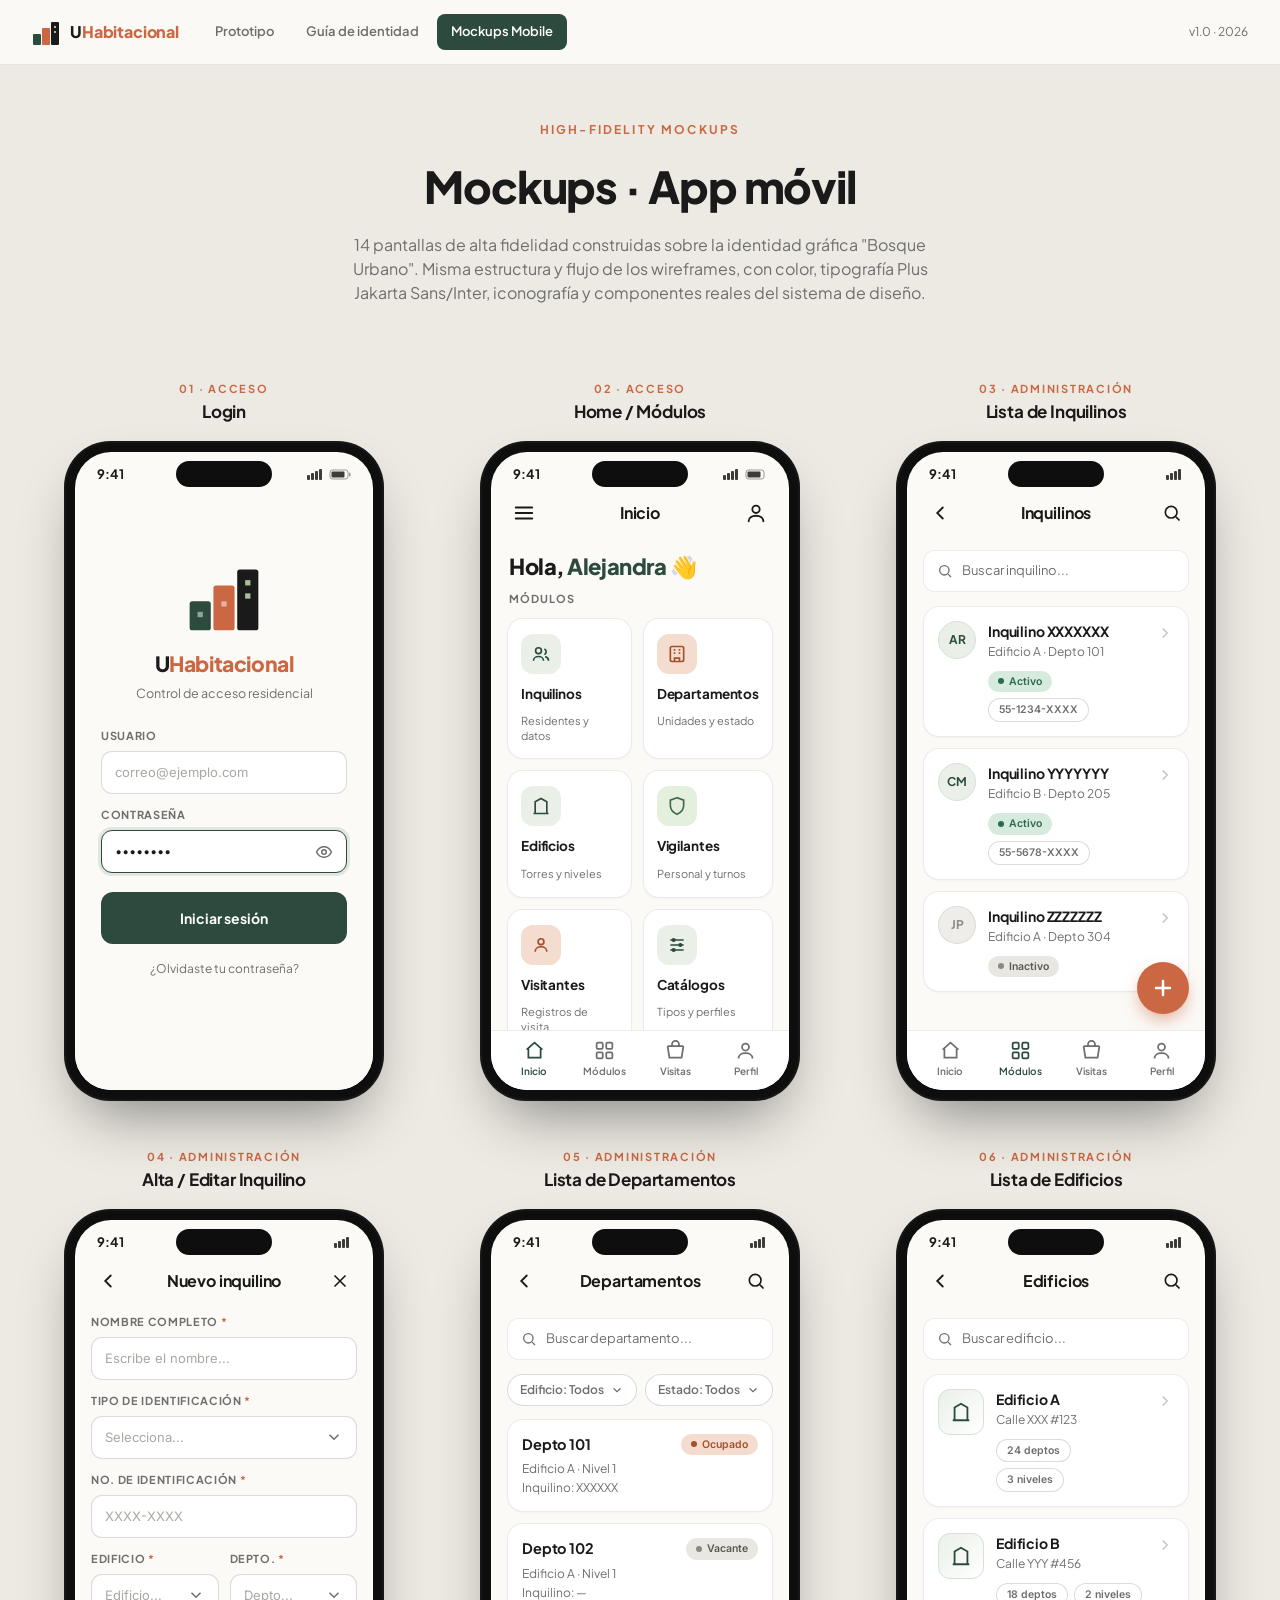
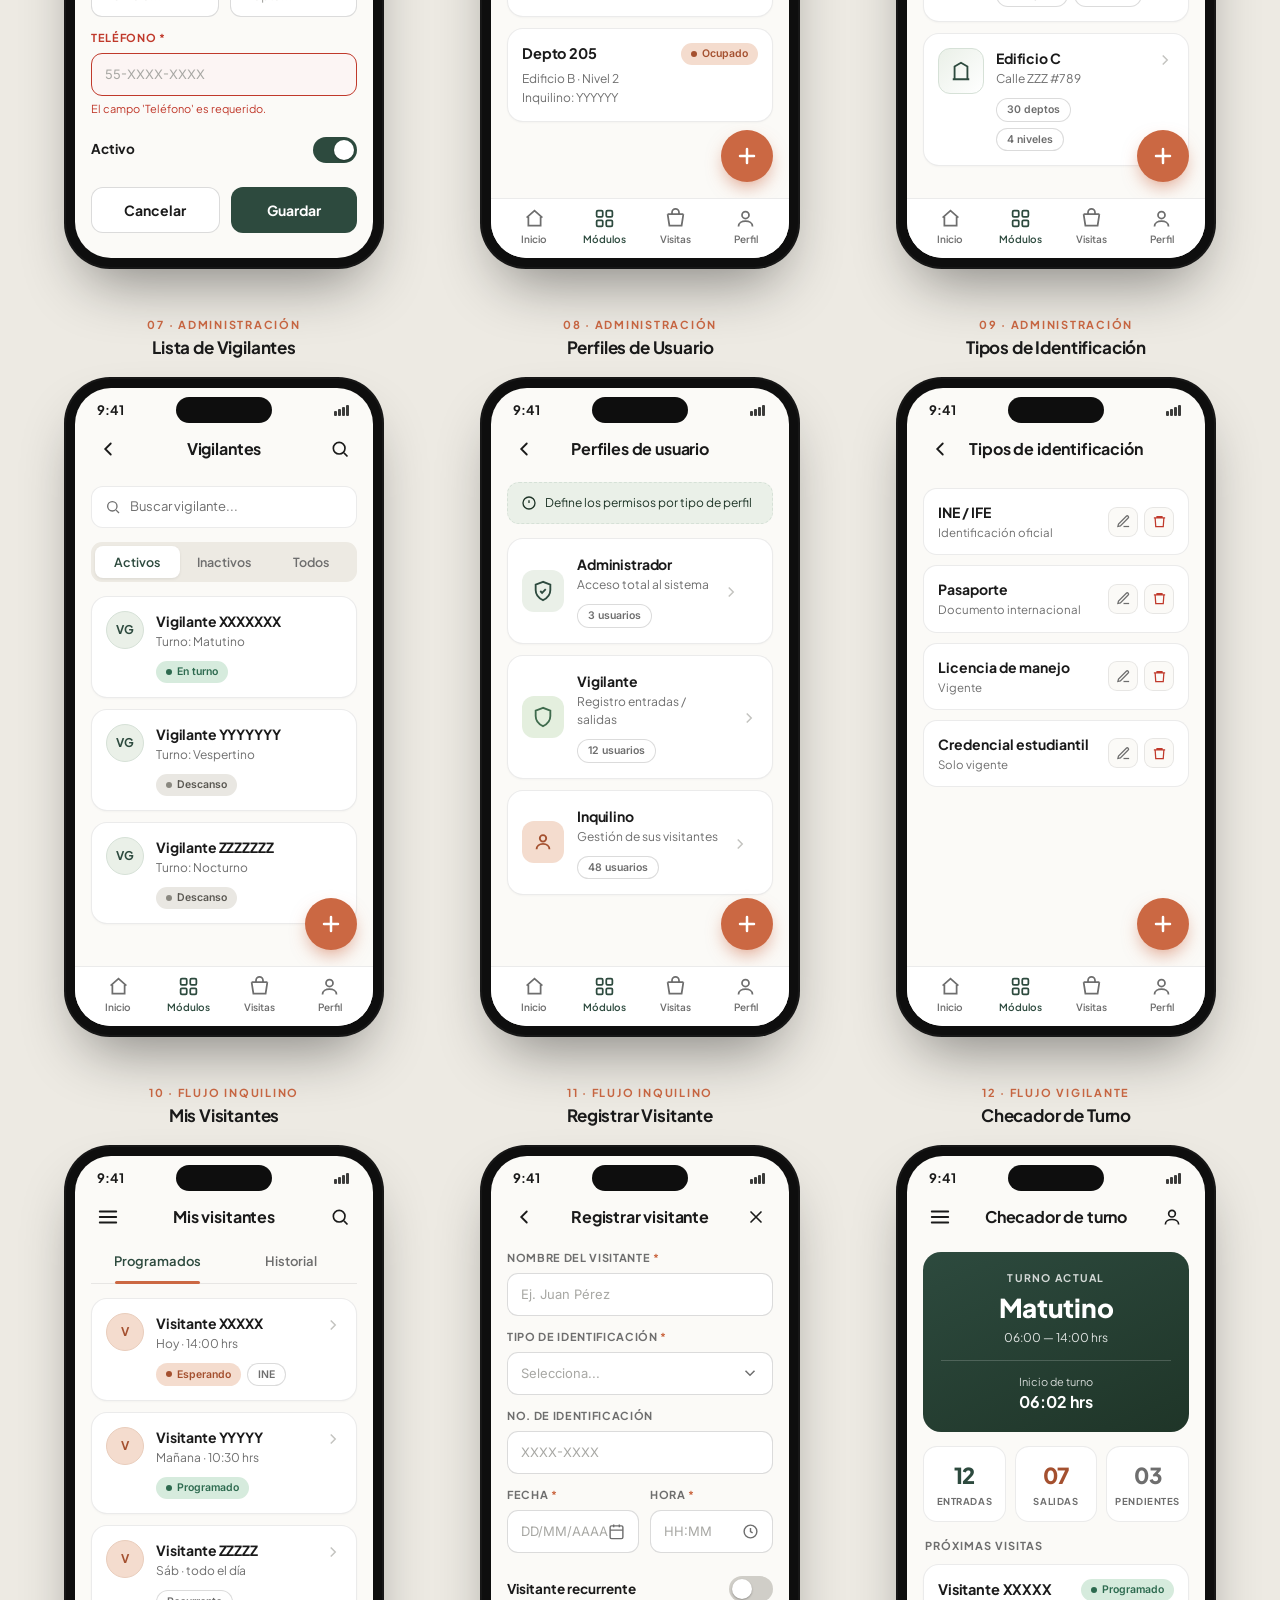
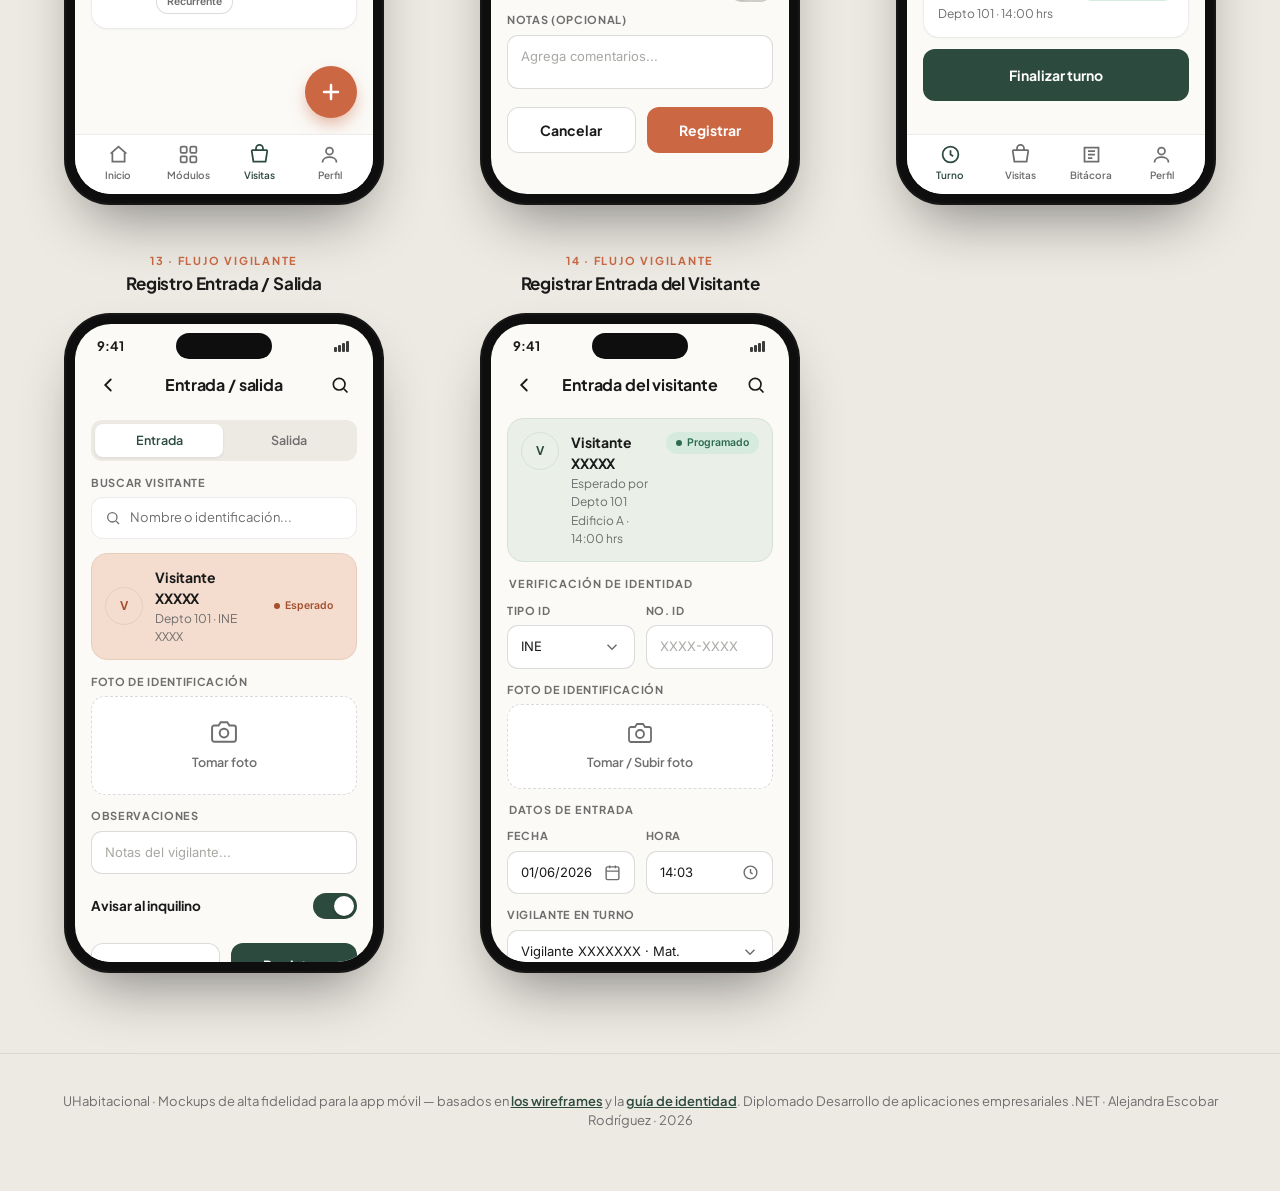
==== design/UHabitacional_Mockups_Mobile.html @ 63ec1d1a "Adding mobile mockups" ====
<!DOCTYPE html>
<html lang="es">
<head>
<meta charset="UTF-8" />
<meta name="viewport" content="width=device-width, initial-scale=1.0" />
<title>UHabitacional · Mockups Mobile (alta fidelidad)</title>
<link rel="preconnect" href="https://fonts.googleapis.com">
<link rel="preconnect" href="https://fonts.gstatic.com" crossorigin>
<link href="https://fonts.googleapis.com/css2?family=Plus+Jakarta+Sans:wght@400;500;600;700;800&family=Inter:wght@400;500;600;700&display=swap" rel="stylesheet">
<style>
:root{
  --primary:#2D4A3E;
  --primary-700:#1F3528;
  --primary-100:#D6E1D7;
  --primary-50:#EAF0E8;
  --accent:#CB6843;
  --accent-700:#A4502F;
  --accent-100:#F4DCCE;
  --soft:#A8C09A;
  --bg:#FBFAF7;
  --surface:#FFFFFF;
  --ink:#1A1A1A;
  --muted:#6E6E6E;
  --line:rgba(0,0,0,.08);
  --line-strong:rgba(0,0,0,.14);
  --danger:#C0392B;
  --success:#2D6A4F;
}
*,*::before,*::after{box-sizing:border-box;margin:0;padding:0}
body{font-family:'Plus Jakarta Sans','Inter',sans-serif;background:#EDEAE3;color:var(--ink);line-height:1.5;-webkit-font-smoothing:antialiased}
.container{max-width:1280px;margin:0 auto;padding:0 32px}

/* Topbar */
.tabs-bar{position:sticky;top:0;z-index:50;background:rgba(251,250,247,.92);backdrop-filter:blur(12px);border-bottom:1px solid var(--line)}
.tabs{display:flex;gap:4px;padding:14px 32px;align-items:center;max-width:1280px;margin:0 auto}
.tabs .brand{display:flex;align-items:center;gap:10px;margin-right:18px}
.tabs .brand-name{font-weight:800;font-size:16px;letter-spacing:-.01em}
.tabs .brand-name .accent{color:var(--accent)}
.tabs a{padding:8px 14px;border-radius:8px;font-size:13px;font-weight:600;color:var(--muted);transition:all .15s ease;text-decoration:none}
.tabs a:hover{color:var(--ink);background:#fff}
.tabs a.active{background:var(--primary);color:#fff}
.tabs .ext{margin-left:auto;font-size:12px;color:var(--muted)}

/* Hero */
header.hero{padding:56px 32px 28px;text-align:center}
.eyebrow{font-size:12px;font-weight:700;letter-spacing:.18em;text-transform:uppercase;color:var(--accent);margin-bottom:14px}
header.hero h1{font-size:44px;font-weight:800;letter-spacing:-.025em;margin-bottom:14px}
header.hero p{color:var(--muted);max-width:600px;margin:0 auto;font-size:16px}

/* Mockups grid */
.screens{display:grid;grid-template-columns:repeat(auto-fill,minmax(320px,1fr));gap:48px 32px;padding:48px 0 80px}
.screen-wrap{display:flex;flex-direction:column;align-items:center;gap:16px}
.screen-cap{text-align:center}
.screen-cap .num{font-size:11px;font-weight:700;letter-spacing:.16em;text-transform:uppercase;color:var(--accent)}
.screen-cap .name{font-size:17px;font-weight:700;letter-spacing:-.01em;margin-top:2px}
.screen-cap .ctx{font-size:12px;color:var(--muted)}

/* ============ PHONE DEVICE ============ */
.phone{
  width:320px;height:660px;background:#0E0E0E;border-radius:46px;padding:11px;
  box-shadow:0 30px 60px -20px rgba(0,0,0,.45), 0 0 0 2px rgba(255,255,255,.04) inset;
  position:relative;flex-shrink:0;
}
.phone .screen{
  width:100%;height:100%;background:var(--bg);border-radius:36px;overflow:hidden;
  display:flex;flex-direction:column;position:relative;
}
/* dynamic island */
.island{position:absolute;top:9px;left:50%;transform:translateX(-50%);width:96px;height:26px;background:#0E0E0E;border-radius:16px;z-index:40}
/* status bar */
.statusbar{display:flex;align-items:center;justify-content:space-between;padding:13px 22px 4px;font-size:13px;font-weight:700;color:var(--ink);font-family:'Plus Jakarta Sans',sans-serif}
.statusbar .ic{display:flex;gap:5px;align-items:center;opacity:.85}
.statusbar svg{display:block}

/* app header */
.appbar{display:flex;align-items:center;gap:12px;padding:8px 16px 12px;background:var(--bg)}
.appbar.solid{background:var(--primary);color:#fff}
.appbar .ttl{font-size:16px;font-weight:700;letter-spacing:-.01em;flex:1;text-align:center}
.appbar .ico-btn{width:34px;height:34px;border-radius:10px;display:flex;align-items:center;justify-content:center;color:var(--ink);background:transparent;border:0;cursor:pointer}
.appbar.solid .ico-btn{color:#fff}
.appbar .ico-btn:hover{background:rgba(0,0,0,.05)}
.appbar.solid .ico-btn:hover{background:rgba(255,255,255,.12)}

/* body scroll area */
.appbody{flex:1;overflow:hidden;position:relative;display:flex;flex-direction:column}
.scroll{flex:1;overflow:hidden;padding:4px 16px 16px}

/* search */
.search{display:flex;align-items:center;gap:9px;background:#fff;border:1px solid var(--line);border-radius:12px;padding:10px 13px;color:var(--muted);font-size:13px;margin:4px 0 14px}
.search svg{flex-shrink:0}

/* segmented / tabs */
.seg{display:flex;background:#EDEAE3;border-radius:11px;padding:4px;margin:2px 0 14px;gap:2px}
.seg span{flex:1;text-align:center;font-size:12.5px;font-weight:600;color:var(--muted);padding:7px 4px;border-radius:8px;cursor:pointer}
.seg span.on{background:#fff;color:var(--primary);box-shadow:0 1px 3px rgba(0,0,0,.08)}
.tabline{display:flex;border-bottom:1px solid var(--line);margin:2px 0 14px}
.tabline span{flex:1;text-align:center;font-size:13px;font-weight:600;color:var(--muted);padding:0 0 11px;position:relative;cursor:pointer}
.tabline span.on{color:var(--primary)}
.tabline span.on::after{content:"";position:absolute;left:18%;right:18%;bottom:-1px;height:2.5px;background:var(--accent);border-radius:2px}

/* list cards */
.lcard{background:#fff;border:1px solid var(--line);border-radius:16px;padding:14px;margin-bottom:11px;box-shadow:0 1px 2px rgba(0,0,0,.03)}
.lrow{display:flex;align-items:flex-start;gap:12px}
.avatar{width:38px;height:38px;border-radius:50%;background:var(--primary-50);color:var(--primary);display:flex;align-items:center;justify-content:center;font-weight:700;font-size:12px;flex-shrink:0;border:1px solid var(--primary-100)}
.avatar.acc{background:var(--accent-100);color:var(--accent-700);border-color:#E9CDBC}
.lrow .grow{flex:1;min-width:0}
.lname{font-size:14px;font-weight:700;letter-spacing:-.01em}
.lsub{font-size:12px;color:var(--muted);margin-top:1px}
.chev{color:#C4C4C0;flex-shrink:0;margin-top:3px}
.tagrow{display:flex;gap:6px;flex-wrap:wrap;margin-top:10px}

/* pills */
.pill{display:inline-flex;align-items:center;gap:5px;padding:3px 10px;border-radius:999px;font-size:10.5px;font-weight:600;font-family:'Inter',sans-serif}
.pill .dot{width:6px;height:6px;border-radius:50%}
.pill-s{background:#D6EBDD;color:#2D6A4F}.pill-s .dot{background:#2D6A4F}
.pill-a{background:#F4DCCE;color:#A4502F}.pill-a .dot{background:#A4502F}
.pill-n{background:#E9E7E2;color:#5a5852}.pill-n .dot{background:#8a8880}
.pill-d{background:#FBE6E2;color:#C0392B}.pill-d .dot{background:#C0392B}
.pill-line{background:#fff;border:1px solid var(--line-strong);color:var(--muted)}

/* section label */
.slabel{font-size:11px;font-weight:700;letter-spacing:.09em;text-transform:uppercase;color:var(--muted);margin:6px 2px 10px}

/* module grid */
.greet{font-size:22px;font-weight:800;letter-spacing:-.02em;padding:4px 2px 2px}
.greet .nm{color:var(--primary)}
.mgrid{display:grid;grid-template-columns:1fr 1fr;gap:11px}
.mcard{background:#fff;border:1px solid var(--line);border-radius:16px;padding:15px 13px;display:flex;flex-direction:column;gap:10px;box-shadow:0 1px 2px rgba(0,0,0,.03)}
.mcard .mi{width:40px;height:40px;border-radius:12px;display:flex;align-items:center;justify-content:center}
.mcard .mt{font-size:13.5px;font-weight:700;letter-spacing:-.01em}
.mcard .md{font-size:11px;color:var(--muted);line-height:1.35}
.mi.p{background:var(--primary-50);color:var(--primary)}
.mi.a{background:var(--accent-100);color:var(--accent-700)}
.mi.s{background:#E4EFDE;color:#3f6b4d}

/* bottom nav */
.bnav{display:flex;background:#fff;border-top:1px solid var(--line);padding:9px 8px 11px}
.bnav .bi{flex:1;display:flex;flex-direction:column;align-items:center;gap:3px;color:var(--muted);font-size:10px;font-weight:600;cursor:pointer}
.bnav .bi.on{color:var(--primary)}
.bnav .bi svg{display:block}

/* FAB */
.fab{position:absolute;right:16px;bottom:16px;width:52px;height:52px;border-radius:50%;background:var(--accent);color:#fff;display:flex;align-items:center;justify-content:center;box-shadow:0 8px 18px -4px rgba(203,104,67,.6);z-index:20;border:0;cursor:pointer}

/* forms */
.field{margin-bottom:13px}
.flabel{font-size:11px;font-weight:700;letter-spacing:.06em;text-transform:uppercase;color:var(--muted);display:block;margin-bottom:6px}
.flabel.req::after{content:" *";color:var(--accent)}
.input{width:100%;padding:11px 13px;border:1px solid var(--line-strong);border-radius:11px;background:#fff;font-size:13px;font-family:'Inter',sans-serif;color:var(--ink);display:flex;align-items:center;justify-content:space-between}
.input.ph{color:#A8A8A4}
.input.focus{border-color:var(--primary);box-shadow:0 0 0 3px rgba(45,74,62,.12)}
.input.err{border-color:var(--danger);background:#FCF5F4}
.errtext{color:var(--danger);font-size:11px;margin-top:5px;display:block}
.two{display:grid;grid-template-columns:1fr 1fr;gap:11px}
.switchrow{display:flex;align-items:center;justify-content:space-between;padding:6px 0;margin:4px 0}
.switchrow .sl{font-size:13.5px;font-weight:700}
.switch{width:44px;height:26px;border-radius:999px;background:var(--primary);position:relative;flex-shrink:0}
.switch::after{content:"";position:absolute;top:3px;right:3px;width:20px;height:20px;border-radius:50%;background:#fff;box-shadow:0 1px 2px rgba(0,0,0,.3)}
.switch.off{background:#D0CEC8}.switch.off::after{right:auto;left:3px}
.formActions{display:flex;gap:11px;margin-top:18px}
.btn{padding:13px;border-radius:12px;font-size:14px;font-weight:700;border:0;cursor:pointer;text-align:center;font-family:'Plus Jakarta Sans',sans-serif}
.formActions .btn{flex:1}
.btn-primary{background:var(--primary);color:#fff}
.btn-accent{background:var(--accent);color:#fff}
.btn-ghost{background:#fff;border:1px solid var(--line-strong);color:var(--ink)}
.btn-block{display:flex;align-items:center;justify-content:center;width:100%;min-height:52px;padding:14px;line-height:1}

/* filter chips */
.fchips{display:flex;gap:8px;margin-bottom:13px;flex-wrap:wrap}
.fchip{display:inline-flex;align-items:center;gap:6px;background:#fff;border:1px solid var(--line-strong);border-radius:999px;padding:6px 12px;font-size:12px;font-weight:600;color:var(--muted)}

/* dept card */
.dcard{background:#fff;border:1px solid var(--line);border-radius:16px;padding:14px;margin-bottom:11px;box-shadow:0 1px 2px rgba(0,0,0,.03)}
.dhead{display:flex;align-items:center;justify-content:space-between}
.dtitle{font-size:14.5px;font-weight:700;letter-spacing:-.01em}

/* building thumb */
.bthumb{width:46px;height:46px;border-radius:12px;background:linear-gradient(135deg,var(--primary-50),#fff);border:1px solid var(--primary-100);display:flex;align-items:center;justify-content:center;color:var(--primary);flex-shrink:0}

/* profile/perm rows */
.prow{display:flex;align-items:center;gap:13px;background:#fff;border:1px solid var(--line);border-radius:16px;padding:15px 14px;margin-bottom:11px;box-shadow:0 1px 2px rgba(0,0,0,.03)}
.prow .pic{width:42px;height:42px;border-radius:12px;display:flex;align-items:center;justify-content:center;flex-shrink:0}
.callout{background:var(--primary-50);border:1px dashed var(--primary-100);border-radius:12px;padding:11px 13px;font-size:12px;color:var(--primary-700);margin-bottom:14px;display:flex;gap:8px;align-items:center}

/* catalog row */
.crow{display:flex;align-items:center;gap:12px;background:#fff;border:1px solid var(--line);border-radius:14px;padding:13px 14px;margin-bottom:10px}
.crow .grow{flex:1}
.crow .ct{font-size:14px;font-weight:700}
.crow .cd{font-size:11.5px;color:var(--muted);margin-top:1px}
.crow .acts{display:flex;gap:6px}
.crow .act{width:30px;height:30px;border-radius:9px;display:flex;align-items:center;justify-content:center;background:var(--bg);border:1px solid var(--line);color:var(--muted)}
.crow .act.del{color:var(--danger)}

/* login */
.login-wrap{flex:1;display:flex;flex-direction:column;justify-content:center;padding:0 26px 40px;background:var(--bg)}
.login-logo{display:flex;justify-content:center;margin-bottom:18px}
.login-h{font-size:21px;font-weight:800;text-align:center;letter-spacing:-.02em;line-height:1.25}
.login-sub{font-size:12.5px;color:var(--muted);text-align:center;margin:6px 0 26px}

/* stat cards */
.stats{display:grid;grid-template-columns:1fr 1fr 1fr;gap:9px;margin:2px 0 16px}
.stat{background:#fff;border:1px solid var(--line);border-radius:14px;padding:12px 6px;text-align:center}
.stat .v{font-size:22px;font-weight:800;letter-spacing:-.02em}
.stat .l{font-size:9.5px;font-weight:700;letter-spacing:.06em;text-transform:uppercase;color:var(--muted);margin-top:2px}
.stat.p .v{color:var(--primary)}.stat.a .v{color:var(--accent-700)}.stat.n .v{color:var(--muted)}

/* turno hero */
.turnohero{background:linear-gradient(155deg,var(--primary),var(--primary-700));border-radius:18px;padding:18px;color:#fff;text-align:center;margin:2px 0 14px}
.turnohero .lbl{font-size:10.5px;font-weight:700;letter-spacing:.12em;text-transform:uppercase;opacity:.8}
.turnohero .big{font-size:26px;font-weight:800;letter-spacing:-.01em;margin:2px 0}
.turnohero .rng{font-size:12px;opacity:.85}
.turnohero .div{height:1px;background:rgba(255,255,255,.18);margin:13px 0}
.turnohero .start{font-size:11px;opacity:.8}
.turnohero .starttime{font-size:16px;font-weight:700}

/* photo upload */
.photo{border:1.5px dashed var(--line-strong);border-radius:14px;padding:22px;display:flex;flex-direction:column;align-items:center;gap:8px;color:var(--muted);font-size:12.5px;font-weight:600;background:#fff}

/* visitor highlight card */
.vhi{display:flex;align-items:center;gap:12px;background:var(--accent-100);border:1px solid #E9CDBC;border-radius:16px;padding:13px;margin-bottom:14px}

.legend{padding:8px 0 64px;text-align:center;color:var(--muted);font-size:13px}
footer{padding:38px 0 60px;text-align:center;color:var(--muted);font-size:13px;border-top:1px solid var(--line)}
footer a{color:var(--primary);font-weight:600}

@media (max-width:760px){
  header.hero h1{font-size:32px}
  .container{padding:0 18px}
}
@media print{
  body{background:#fff}
  .tabs-bar,footer{display:none}
  .phone{box-shadow:none;border:1px solid #ccc}
  .screens{gap:30px}
}
</style>
</head>
<body>

<div class="tabs-bar">
  <nav class="tabs">
    <div class="brand">
      <svg width="28" height="28" viewBox="0 0 56 56"><rect x="2" y="32" width="16" height="22" rx="2" fill="#2D4A3E"/><rect x="20" y="20" width="16" height="34" rx="2" fill="#CB6843"/><rect x="38" y="8" width="16" height="46" rx="2" fill="#1A1A1A"/><rect x="44" y="16" width="4" height="4" fill="#A8C09A"/><rect x="44" y="26" width="4" height="4" fill="#A8C09A"/></svg>
      <span class="brand-name">U<span class="accent">Habitacional</span></span>
    </div>
    <a href="index.html">Prototipo</a>
    <a href="guia_identidad.html">Guía de identidad</a>
    <a href="#" class="active">Mockups Mobile</a>
    <span class="ext">v1.0 · 2026</span>
  </nav>
</div>

<header class="hero">
  <div class="eyebrow">High-Fidelity Mockups</div>
  <h1>Mockups · App móvil</h1>
  <p>14 pantallas de alta fidelidad construidas sobre la identidad gráfica "Bosque Urbano". Misma estructura y flujo de los wireframes, con color, tipografía Plus Jakarta Sans/Inter, iconografía y componentes reales del sistema de diseño.</p>
</header>

<div class="container">
  <div class="screens">

    <!-- =================================================== 01 · LOGIN -->
    <div class="screen-wrap">
      <div class="screen-cap"><div class="num">01 · Acceso</div><div class="name">Login</div></div>
      <div class="phone"><div class="screen">
        <div class="island"></div>
        <div class="statusbar"><span>9:41</span><span class="ic">
          <svg width="17" height="11" viewBox="0 0 17 11"><rect x="0" y="6" width="3" height="5" rx="1" fill="#1A1A1A"/><rect x="4" y="4" width="3" height="7" rx="1" fill="#1A1A1A"/><rect x="8" y="2" width="3" height="9" rx="1" fill="#1A1A1A"/><rect x="12" y="0" width="3" height="11" rx="1" fill="#1A1A1A"/></svg>
          <svg width="22" height="11" viewBox="0 0 22 11"><rect x="1" y="1" width="18" height="9" rx="2.5" fill="none" stroke="#1A1A1A" stroke-opacity=".5"/><rect x="2.5" y="2.5" width="13" height="6" rx="1" fill="#1A1A1A"/><rect x="20" y="3.5" width="1.5" height="4" rx="1" fill="#1A1A1A" fill-opacity=".5"/></svg>
        </span></div>
        <div class="login-wrap">
          <div class="login-logo">
            <svg width="74" height="74" viewBox="0 0 56 56"><rect x="2" y="32" width="16" height="22" rx="2" fill="#2D4A3E"/><rect x="20" y="20" width="16" height="34" rx="2" fill="#CB6843"/><rect x="38" y="8" width="16" height="46" rx="2" fill="#1A1A1A"/><rect x="44" y="16" width="4" height="4" fill="#A8C09A"/><rect x="44" y="26" width="4" height="4" fill="#A8C09A"/><rect x="26" y="32" width="4" height="4" fill="#FBFAF7" opacity=".5"/><rect x="8" y="40" width="4" height="4" fill="#FBFAF7" opacity=".5"/></svg>
          </div>
          <div class="login-h">U<span style="color:var(--accent)">Habitacional</span></div>
          <div class="login-sub">Control de acceso residencial</div>
          <div class="field">
            <span class="flabel">Usuario</span>
            <div class="input ph">correo@ejemplo.com</div>
          </div>
          <div class="field">
            <span class="flabel">Contraseña</span>
            <div class="input focus" style="color:var(--ink)">••••••••<svg width="18" height="18" viewBox="0 0 24 24" fill="none" stroke="#6E6E6E" stroke-width="2"><path d="M2 12s3.5-7 10-7 10 7 10 7-3.5 7-10 7-10-7-10-7Z"/><circle cx="12" cy="12" r="3"/></svg></div>
          </div>
          <button class="btn btn-primary btn-block" style="margin-top:6px">Iniciar sesión</button>
          <div style="text-align:center;margin-top:16px;font-size:12px;color:var(--muted)">¿Olvidaste tu contraseña?</div>
        </div>
      </div></div>
    </div>

    <!-- =================================================== 02 · HOME -->
    <div class="screen-wrap">
      <div class="screen-cap"><div class="num">02 · Acceso</div><div class="name">Home / Módulos</div></div>
      <div class="phone"><div class="screen">
        <div class="island"></div>
        <div class="statusbar"><span>9:41</span><span class="ic">
          <svg width="17" height="11" viewBox="0 0 17 11"><rect x="0" y="6" width="3" height="5" rx="1" fill="#1A1A1A"/><rect x="4" y="4" width="3" height="7" rx="1" fill="#1A1A1A"/><rect x="8" y="2" width="3" height="9" rx="1" fill="#1A1A1A"/><rect x="12" y="0" width="3" height="11" rx="1" fill="#1A1A1A"/></svg>
          <svg width="22" height="11" viewBox="0 0 22 11"><rect x="1" y="1" width="18" height="9" rx="2.5" fill="none" stroke="#1A1A1A" stroke-opacity=".5"/><rect x="2.5" y="2.5" width="13" height="6" rx="1" fill="#1A1A1A"/></svg>
        </span></div>
        <div class="appbar">
          <button class="ico-btn"><svg width="22" height="22" viewBox="0 0 24 24" fill="none" stroke="currentColor" stroke-width="2" stroke-linecap="round"><path d="M3 6h18M3 12h18M3 18h18"/></svg></button>
          <div class="ttl">Inicio</div>
          <button class="ico-btn"><svg width="22" height="22" viewBox="0 0 24 24" fill="none" stroke="currentColor" stroke-width="2" stroke-linecap="round"><circle cx="12" cy="8" r="4"/><path d="M4 21c0-4 4-6 8-6s8 2 8 6"/></svg></button>
        </div>
        <div class="appbody"><div class="scroll">
          <div class="greet">Hola, <span class="nm">Alejandra</span> 👋</div>
          <div class="slabel">Módulos</div>
          <div class="mgrid">
            <div class="mcard"><div class="mi p"><svg width="20" height="20" viewBox="0 0 24 24" fill="none" stroke="currentColor" stroke-width="2"><circle cx="9" cy="8" r="3.5"/><path d="M3 20c0-3 3-5 6-5s6 2 6 5"/><path d="M16 6a3.5 3.5 0 0 1 0 6.5M21 20c0-2.5-1.8-4.3-4-4.8"/></svg></div><div class="mt">Inquilinos</div><div class="md">Residentes y datos</div></div>
            <div class="mcard"><div class="mi a"><svg width="20" height="20" viewBox="0 0 24 24" fill="none" stroke="currentColor" stroke-width="2"><rect x="4" y="3" width="16" height="18" rx="2"/><path d="M9 21v-4h6v4"/><path d="M8 7h2M14 7h2M8 11h2M14 11h2"/></svg></div><div class="mt">Departamentos</div><div class="md">Unidades y estado</div></div>
            <div class="mcard"><div class="mi p"><svg width="20" height="20" viewBox="0 0 24 24" fill="none" stroke="currentColor" stroke-width="2"><path d="M3 21h18M5 21V7l7-4 7 4v14"/><path d="M9 9h.01M9 13h.01M15 9h.01M15 13h.01"/></svg></div><div class="mt">Edificios</div><div class="md">Torres y niveles</div></div>
            <div class="mcard"><div class="mi s"><svg width="20" height="20" viewBox="0 0 24 24" fill="none" stroke="currentColor" stroke-width="2"><path d="M12 2 4 5v6c0 5 3.5 9 8 11 4.5-2 8-6 8-11V5l-8-3Z"/></svg></div><div class="mt">Vigilantes</div><div class="md">Personal y turnos</div></div>
            <div class="mcard"><div class="mi a"><svg width="20" height="20" viewBox="0 0 24 24" fill="none" stroke="currentColor" stroke-width="2"><circle cx="12" cy="8" r="3.5"/><path d="M5 20c0-3.5 3-6 7-6s7 2.5 7 6"/></svg></div><div class="mt">Visitantes</div><div class="md">Registros de visita</div></div>
            <div class="mcard"><div class="mi p"><svg width="20" height="20" viewBox="0 0 24 24" fill="none" stroke="currentColor" stroke-width="2"><path d="M4 6h16M4 12h16M4 18h16"/><circle cx="8" cy="6" r="1.5" fill="currentColor"/><circle cx="16" cy="12" r="1.5" fill="currentColor"/><circle cx="8" cy="18" r="1.5" fill="currentColor"/></svg></div><div class="mt">Catálogos</div><div class="md">Tipos y perfiles</div></div>
          </div>
        </div></div>
        <div class="bnav">
          <div class="bi on"><svg width="21" height="21" viewBox="0 0 24 24" fill="none" stroke="currentColor" stroke-width="2"><path d="M3 11 12 3l9 8"/><path d="M5 10v10h14V10"/></svg>Inicio</div>
          <div class="bi"><svg width="21" height="21" viewBox="0 0 24 24" fill="none" stroke="currentColor" stroke-width="2"><rect x="3" y="3" width="7" height="7" rx="1.5"/><rect x="14" y="3" width="7" height="7" rx="1.5"/><rect x="3" y="14" width="7" height="7" rx="1.5"/><rect x="14" y="14" width="7" height="7" rx="1.5"/></svg>Módulos</div>
          <div class="bi"><svg width="21" height="21" viewBox="0 0 24 24" fill="none" stroke="currentColor" stroke-width="2"><path d="M3 7h18M3 7l2 13h14l2-13M8 7V5a4 4 0 0 1 8 0v2"/></svg>Visitas</div>
          <div class="bi"><svg width="21" height="21" viewBox="0 0 24 24" fill="none" stroke="currentColor" stroke-width="2"><circle cx="12" cy="8" r="4"/><path d="M4 21c0-4 4-6 8-6s8 2 8 6"/></svg>Perfil</div>
        </div>
      </div></div>
    </div>

    <!-- =================================================== 03 · LISTA INQUILINOS -->
    <div class="screen-wrap">
      <div class="screen-cap"><div class="num">03 · Administración</div><div class="name">Lista de Inquilinos</div></div>
      <div class="phone"><div class="screen">
        <div class="island"></div>
        <div class="statusbar"><span>9:41</span><span class="ic"><svg width="17" height="11" viewBox="0 0 17 11"><rect x="0" y="6" width="3" height="5" rx="1" fill="#1A1A1A"/><rect x="4" y="4" width="3" height="7" rx="1" fill="#1A1A1A"/><rect x="8" y="2" width="3" height="9" rx="1" fill="#1A1A1A"/><rect x="12" y="0" width="3" height="11" rx="1" fill="#1A1A1A"/></svg></span></div>
        <div class="appbar">
          <button class="ico-btn"><svg width="22" height="22" viewBox="0 0 24 24" fill="none" stroke="currentColor" stroke-width="2" stroke-linecap="round"><path d="M15 18l-6-6 6-6"/></svg></button>
          <div class="ttl">Inquilinos</div>
          <button class="ico-btn"><svg width="20" height="20" viewBox="0 0 24 24" fill="none" stroke="currentColor" stroke-width="2"><circle cx="11" cy="11" r="7"/><path d="m21 21-4.3-4.3"/></svg></button>
        </div>
        <div class="appbody"><div class="scroll">
          <div class="search"><svg width="16" height="16" viewBox="0 0 24 24" fill="none" stroke="currentColor" stroke-width="2"><circle cx="11" cy="11" r="7"/><path d="m21 21-4.3-4.3"/></svg>Buscar inquilino...</div>
          <div class="lcard"><div class="lrow"><div class="avatar">AR</div><div class="grow"><div class="lname">Inquilino XXXXXXX</div><div class="lsub">Edificio A · Depto 101</div><div class="tagrow"><span class="pill pill-s"><span class="dot"></span>Activo</span><span class="pill pill-line">55-1234-XXXX</span></div></div><svg class="chev" width="18" height="18" viewBox="0 0 24 24" fill="none" stroke="currentColor" stroke-width="2"><path d="m9 6 6 6-6 6"/></svg></div></div>
          <div class="lcard"><div class="lrow"><div class="avatar">CM</div><div class="grow"><div class="lname">Inquilino YYYYYYY</div><div class="lsub">Edificio B · Depto 205</div><div class="tagrow"><span class="pill pill-s"><span class="dot"></span>Activo</span><span class="pill pill-line">55-5678-XXXX</span></div></div><svg class="chev" width="18" height="18" viewBox="0 0 24 24" fill="none" stroke="currentColor" stroke-width="2"><path d="m9 6 6 6-6 6"/></svg></div></div>
          <div class="lcard"><div class="lrow"><div class="avatar" style="background:#EEEDE9;color:#8a8880;border-color:var(--line)">JP</div><div class="grow"><div class="lname">Inquilino ZZZZZZZ</div><div class="lsub">Edificio A · Depto 304</div><div class="tagrow"><span class="pill pill-n"><span class="dot"></span>Inactivo</span></div></div><svg class="chev" width="18" height="18" viewBox="0 0 24 24" fill="none" stroke="currentColor" stroke-width="2"><path d="m9 6 6 6-6 6"/></svg></div></div>
          <button class="fab"><svg width="24" height="24" viewBox="0 0 24 24" fill="none" stroke="currentColor" stroke-width="2.5" stroke-linecap="round"><path d="M12 5v14M5 12h14"/></svg></button>
        </div></div>
        <div class="bnav">
          <div class="bi"><svg width="21" height="21" viewBox="0 0 24 24" fill="none" stroke="currentColor" stroke-width="2"><path d="M3 11 12 3l9 8"/><path d="M5 10v10h14V10"/></svg>Inicio</div>
          <div class="bi on"><svg width="21" height="21" viewBox="0 0 24 24" fill="none" stroke="currentColor" stroke-width="2"><rect x="3" y="3" width="7" height="7" rx="1.5"/><rect x="14" y="3" width="7" height="7" rx="1.5"/><rect x="3" y="14" width="7" height="7" rx="1.5"/><rect x="14" y="14" width="7" height="7" rx="1.5"/></svg>Módulos</div>
          <div class="bi"><svg width="21" height="21" viewBox="0 0 24 24" fill="none" stroke="currentColor" stroke-width="2"><path d="M3 7h18M3 7l2 13h14l2-13M8 7V5a4 4 0 0 1 8 0v2"/></svg>Visitas</div>
          <div class="bi"><svg width="21" height="21" viewBox="0 0 24 24" fill="none" stroke="currentColor" stroke-width="2"><circle cx="12" cy="8" r="4"/><path d="M4 21c0-4 4-6 8-6s8 2 8 6"/></svg>Perfil</div>
        </div>
      </div></div>
    </div>

    <!-- =================================================== 04 · ALTA INQUILINO -->
    <div class="screen-wrap">
      <div class="screen-cap"><div class="num">04 · Administración</div><div class="name">Alta / Editar Inquilino</div></div>
      <div class="phone"><div class="screen">
        <div class="island"></div>
        <div class="statusbar"><span>9:41</span><span class="ic"><svg width="17" height="11" viewBox="0 0 17 11"><rect x="0" y="6" width="3" height="5" rx="1" fill="#1A1A1A"/><rect x="4" y="4" width="3" height="7" rx="1" fill="#1A1A1A"/><rect x="8" y="2" width="3" height="9" rx="1" fill="#1A1A1A"/><rect x="12" y="0" width="3" height="11" rx="1" fill="#1A1A1A"/></svg></span></div>
        <div class="appbar">
          <button class="ico-btn"><svg width="22" height="22" viewBox="0 0 24 24" fill="none" stroke="currentColor" stroke-width="2" stroke-linecap="round"><path d="M15 18l-6-6 6-6"/></svg></button>
          <div class="ttl">Nuevo inquilino</div>
          <button class="ico-btn"><svg width="20" height="20" viewBox="0 0 24 24" fill="none" stroke="currentColor" stroke-width="2" stroke-linecap="round"><path d="M18 6 6 18M6 6l12 12"/></svg></button>
        </div>
        <div class="appbody"><div class="scroll">
          <div class="field"><span class="flabel req">Nombre completo</span><div class="input ph">Escribe el nombre...</div></div>
          <div class="field"><span class="flabel req">Tipo de identificación</span><div class="input ph">Selecciona...<svg width="18" height="18" viewBox="0 0 24 24" fill="none" stroke="#6E6E6E" stroke-width="2"><path d="m6 9 6 6 6-6"/></svg></div></div>
          <div class="field"><span class="flabel req">No. de identificación</span><div class="input ph">XXXX-XXXX</div></div>
          <div class="two">
            <div class="field"><span class="flabel req">Edificio</span><div class="input ph">Edificio...<svg width="18" height="18" viewBox="0 0 24 24" fill="none" stroke="#6E6E6E" stroke-width="2"><path d="m6 9 6 6 6-6"/></svg></div></div>
            <div class="field"><span class="flabel req">Depto.</span><div class="input ph">Depto...<svg width="18" height="18" viewBox="0 0 24 24" fill="none" stroke="#6E6E6E" stroke-width="2"><path d="m6 9 6 6 6-6"/></svg></div></div>
          </div>
          <div class="field"><span class="flabel err" style="color:var(--danger)">Teléfono *</span><div class="input err ph">55-XXXX-XXXX</div><span class="errtext">El campo 'Teléfono' es requerido.</span></div>
          <div class="switchrow"><span class="sl">Activo</span><span class="switch"></span></div>
          <div class="formActions"><button class="btn btn-ghost">Cancelar</button><button class="btn btn-primary">Guardar</button></div>
        </div></div>
      </div></div>
    </div>

    <!-- =================================================== 05 · DEPARTAMENTOS -->
    <div class="screen-wrap">
      <div class="screen-cap"><div class="num">05 · Administración</div><div class="name">Lista de Departamentos</div></div>
      <div class="phone"><div class="screen">
        <div class="island"></div>
        <div class="statusbar"><span>9:41</span><span class="ic"><svg width="17" height="11" viewBox="0 0 17 11"><rect x="0" y="6" width="3" height="5" rx="1" fill="#1A1A1A"/><rect x="4" y="4" width="3" height="7" rx="1" fill="#1A1A1A"/><rect x="8" y="2" width="3" height="9" rx="1" fill="#1A1A1A"/><rect x="12" y="0" width="3" height="11" rx="1" fill="#1A1A1A"/></svg></span></div>
        <div class="appbar">
          <button class="ico-btn"><svg width="22" height="22" viewBox="0 0 24 24" fill="none" stroke="currentColor" stroke-width="2" stroke-linecap="round"><path d="M15 18l-6-6 6-6"/></svg></button>
          <div class="ttl">Departamentos</div>
          <button class="ico-btn"><svg width="20" height="20" viewBox="0 0 24 24" fill="none" stroke="currentColor" stroke-width="2"><circle cx="11" cy="11" r="7"/><path d="m21 21-4.3-4.3"/></svg></button>
        </div>
        <div class="appbody"><div class="scroll">
          <div class="search"><svg width="16" height="16" viewBox="0 0 24 24" fill="none" stroke="currentColor" stroke-width="2"><circle cx="11" cy="11" r="7"/><path d="m21 21-4.3-4.3"/></svg>Buscar departamento...</div>
          <div class="fchips"><span class="fchip">Edificio: Todos <svg width="14" height="14" viewBox="0 0 24 24" fill="none" stroke="currentColor" stroke-width="2"><path d="m6 9 6 6 6-6"/></svg></span><span class="fchip">Estado: Todos <svg width="14" height="14" viewBox="0 0 24 24" fill="none" stroke="currentColor" stroke-width="2"><path d="m6 9 6 6 6-6"/></svg></span></div>
          <div class="dcard"><div class="dhead"><span class="dtitle">Depto 101</span><span class="pill pill-a"><span class="dot"></span>Ocupado</span></div><div class="lsub" style="margin-top:5px">Edificio A · Nivel 1</div><div class="lsub">Inquilino: XXXXXX</div></div>
          <div class="dcard"><div class="dhead"><span class="dtitle">Depto 102</span><span class="pill pill-n"><span class="dot"></span>Vacante</span></div><div class="lsub" style="margin-top:5px">Edificio A · Nivel 1</div><div class="lsub">Inquilino: —</div></div>
          <div class="dcard"><div class="dhead"><span class="dtitle">Depto 205</span><span class="pill pill-a"><span class="dot"></span>Ocupado</span></div><div class="lsub" style="margin-top:5px">Edificio B · Nivel 2</div><div class="lsub">Inquilino: YYYYYY</div></div>
          <button class="fab"><svg width="24" height="24" viewBox="0 0 24 24" fill="none" stroke="currentColor" stroke-width="2.5" stroke-linecap="round"><path d="M12 5v14M5 12h14"/></svg></button>
        </div></div>
        <div class="bnav">
          <div class="bi"><svg width="21" height="21" viewBox="0 0 24 24" fill="none" stroke="currentColor" stroke-width="2"><path d="M3 11 12 3l9 8"/><path d="M5 10v10h14V10"/></svg>Inicio</div>
          <div class="bi on"><svg width="21" height="21" viewBox="0 0 24 24" fill="none" stroke="currentColor" stroke-width="2"><rect x="3" y="3" width="7" height="7" rx="1.5"/><rect x="14" y="3" width="7" height="7" rx="1.5"/><rect x="3" y="14" width="7" height="7" rx="1.5"/><rect x="14" y="14" width="7" height="7" rx="1.5"/></svg>Módulos</div>
          <div class="bi"><svg width="21" height="21" viewBox="0 0 24 24" fill="none" stroke="currentColor" stroke-width="2"><path d="M3 7h18M3 7l2 13h14l2-13M8 7V5a4 4 0 0 1 8 0v2"/></svg>Visitas</div>
          <div class="bi"><svg width="21" height="21" viewBox="0 0 24 24" fill="none" stroke="currentColor" stroke-width="2"><circle cx="12" cy="8" r="4"/><path d="M4 21c0-4 4-6 8-6s8 2 8 6"/></svg>Perfil</div>
        </div>
      </div></div>
    </div>

    <!-- =================================================== 06 · EDIFICIOS -->
    <div class="screen-wrap">
      <div class="screen-cap"><div class="num">06 · Administración</div><div class="name">Lista de Edificios</div></div>
      <div class="phone"><div class="screen">
        <div class="island"></div>
        <div class="statusbar"><span>9:41</span><span class="ic"><svg width="17" height="11" viewBox="0 0 17 11"><rect x="0" y="6" width="3" height="5" rx="1" fill="#1A1A1A"/><rect x="4" y="4" width="3" height="7" rx="1" fill="#1A1A1A"/><rect x="8" y="2" width="3" height="9" rx="1" fill="#1A1A1A"/><rect x="12" y="0" width="3" height="11" rx="1" fill="#1A1A1A"/></svg></span></div>
        <div class="appbar">
          <button class="ico-btn"><svg width="22" height="22" viewBox="0 0 24 24" fill="none" stroke="currentColor" stroke-width="2" stroke-linecap="round"><path d="M15 18l-6-6 6-6"/></svg></button>
          <div class="ttl">Edificios</div>
          <button class="ico-btn"><svg width="20" height="20" viewBox="0 0 24 24" fill="none" stroke="currentColor" stroke-width="2"><circle cx="11" cy="11" r="7"/><path d="m21 21-4.3-4.3"/></svg></button>
        </div>
        <div class="appbody"><div class="scroll">
          <div class="search"><svg width="16" height="16" viewBox="0 0 24 24" fill="none" stroke="currentColor" stroke-width="2"><circle cx="11" cy="11" r="7"/><path d="m21 21-4.3-4.3"/></svg>Buscar edificio...</div>
          <div class="lcard"><div class="lrow"><div class="bthumb"><svg width="22" height="22" viewBox="0 0 24 24" fill="none" stroke="currentColor" stroke-width="2"><path d="M3 21h18M5 21V7l7-4 7 4v14"/><path d="M9 9h.01M9 13h.01M15 9h.01M15 13h.01"/></svg></div><div class="grow"><div class="lname">Edificio A</div><div class="lsub">Calle XXX #123</div><div class="tagrow"><span class="pill pill-line">24 deptos</span><span class="pill pill-line">3 niveles</span></div></div><svg class="chev" width="18" height="18" viewBox="0 0 24 24" fill="none" stroke="currentColor" stroke-width="2"><path d="m9 6 6 6-6 6"/></svg></div></div>
          <div class="lcard"><div class="lrow"><div class="bthumb"><svg width="22" height="22" viewBox="0 0 24 24" fill="none" stroke="currentColor" stroke-width="2"><path d="M3 21h18M5 21V7l7-4 7 4v14"/><path d="M9 9h.01M9 13h.01M15 9h.01M15 13h.01"/></svg></div><div class="grow"><div class="lname">Edificio B</div><div class="lsub">Calle YYY #456</div><div class="tagrow"><span class="pill pill-line">18 deptos</span><span class="pill pill-line">2 niveles</span></div></div><svg class="chev" width="18" height="18" viewBox="0 0 24 24" fill="none" stroke="currentColor" stroke-width="2"><path d="m9 6 6 6-6 6"/></svg></div></div>
          <div class="lcard"><div class="lrow"><div class="bthumb"><svg width="22" height="22" viewBox="0 0 24 24" fill="none" stroke="currentColor" stroke-width="2"><path d="M3 21h18M5 21V7l7-4 7 4v14"/><path d="M9 9h.01M9 13h.01M15 9h.01M15 13h.01"/></svg></div><div class="grow"><div class="lname">Edificio C</div><div class="lsub">Calle ZZZ #789</div><div class="tagrow"><span class="pill pill-line">30 deptos</span><span class="pill pill-line">4 niveles</span></div></div><svg class="chev" width="18" height="18" viewBox="0 0 24 24" fill="none" stroke="currentColor" stroke-width="2"><path d="m9 6 6 6-6 6"/></svg></div></div>
          <button class="fab"><svg width="24" height="24" viewBox="0 0 24 24" fill="none" stroke="currentColor" stroke-width="2.5" stroke-linecap="round"><path d="M12 5v14M5 12h14"/></svg></button>
        </div></div>
        <div class="bnav">
          <div class="bi"><svg width="21" height="21" viewBox="0 0 24 24" fill="none" stroke="currentColor" stroke-width="2"><path d="M3 11 12 3l9 8"/><path d="M5 10v10h14V10"/></svg>Inicio</div>
          <div class="bi on"><svg width="21" height="21" viewBox="0 0 24 24" fill="none" stroke="currentColor" stroke-width="2"><rect x="3" y="3" width="7" height="7" rx="1.5"/><rect x="14" y="3" width="7" height="7" rx="1.5"/><rect x="3" y="14" width="7" height="7" rx="1.5"/><rect x="14" y="14" width="7" height="7" rx="1.5"/></svg>Módulos</div>
          <div class="bi"><svg width="21" height="21" viewBox="0 0 24 24" fill="none" stroke="currentColor" stroke-width="2"><path d="M3 7h18M3 7l2 13h14l2-13M8 7V5a4 4 0 0 1 8 0v2"/></svg>Visitas</div>
          <div class="bi"><svg width="21" height="21" viewBox="0 0 24 24" fill="none" stroke="currentColor" stroke-width="2"><circle cx="12" cy="8" r="4"/><path d="M4 21c0-4 4-6 8-6s8 2 8 6"/></svg>Perfil</div>
        </div>
      </div></div>
    </div>

    <!-- =================================================== 07 · VIGILANTES -->
    <div class="screen-wrap">
      <div class="screen-cap"><div class="num">07 · Administración</div><div class="name">Lista de Vigilantes</div></div>
      <div class="phone"><div class="screen">
        <div class="island"></div>
        <div class="statusbar"><span>9:41</span><span class="ic"><svg width="17" height="11" viewBox="0 0 17 11"><rect x="0" y="6" width="3" height="5" rx="1" fill="#1A1A1A"/><rect x="4" y="4" width="3" height="7" rx="1" fill="#1A1A1A"/><rect x="8" y="2" width="3" height="9" rx="1" fill="#1A1A1A"/><rect x="12" y="0" width="3" height="11" rx="1" fill="#1A1A1A"/></svg></span></div>
        <div class="appbar">
          <button class="ico-btn"><svg width="22" height="22" viewBox="0 0 24 24" fill="none" stroke="currentColor" stroke-width="2" stroke-linecap="round"><path d="M15 18l-6-6 6-6"/></svg></button>
          <div class="ttl">Vigilantes</div>
          <button class="ico-btn"><svg width="20" height="20" viewBox="0 0 24 24" fill="none" stroke="currentColor" stroke-width="2"><circle cx="11" cy="11" r="7"/><path d="m21 21-4.3-4.3"/></svg></button>
        </div>
        <div class="appbody"><div class="scroll">
          <div class="search"><svg width="16" height="16" viewBox="0 0 24 24" fill="none" stroke="currentColor" stroke-width="2"><circle cx="11" cy="11" r="7"/><path d="m21 21-4.3-4.3"/></svg>Buscar vigilante...</div>
          <div class="seg"><span class="on">Activos</span><span>Inactivos</span><span>Todos</span></div>
          <div class="lcard"><div class="lrow"><div class="avatar">VG</div><div class="grow"><div class="lname">Vigilante XXXXXXX</div><div class="lsub">Turno: Matutino</div><div class="tagrow"><span class="pill pill-s"><span class="dot"></span>En turno</span></div></div></div></div>
          <div class="lcard"><div class="lrow"><div class="avatar">VG</div><div class="grow"><div class="lname">Vigilante YYYYYYY</div><div class="lsub">Turno: Vespertino</div><div class="tagrow"><span class="pill pill-n"><span class="dot"></span>Descanso</span></div></div></div></div>
          <div class="lcard"><div class="lrow"><div class="avatar">VG</div><div class="grow"><div class="lname">Vigilante ZZZZZZZ</div><div class="lsub">Turno: Nocturno</div><div class="tagrow"><span class="pill pill-n"><span class="dot"></span>Descanso</span></div></div></div></div>
          <button class="fab"><svg width="24" height="24" viewBox="0 0 24 24" fill="none" stroke="currentColor" stroke-width="2.5" stroke-linecap="round"><path d="M12 5v14M5 12h14"/></svg></button>
        </div></div>
        <div class="bnav">
          <div class="bi"><svg width="21" height="21" viewBox="0 0 24 24" fill="none" stroke="currentColor" stroke-width="2"><path d="M3 11 12 3l9 8"/><path d="M5 10v10h14V10"/></svg>Inicio</div>
          <div class="bi on"><svg width="21" height="21" viewBox="0 0 24 24" fill="none" stroke="currentColor" stroke-width="2"><rect x="3" y="3" width="7" height="7" rx="1.5"/><rect x="14" y="3" width="7" height="7" rx="1.5"/><rect x="3" y="14" width="7" height="7" rx="1.5"/><rect x="14" y="14" width="7" height="7" rx="1.5"/></svg>Módulos</div>
          <div class="bi"><svg width="21" height="21" viewBox="0 0 24 24" fill="none" stroke="currentColor" stroke-width="2"><path d="M3 7h18M3 7l2 13h14l2-13M8 7V5a4 4 0 0 1 8 0v2"/></svg>Visitas</div>
          <div class="bi"><svg width="21" height="21" viewBox="0 0 24 24" fill="none" stroke="currentColor" stroke-width="2"><circle cx="12" cy="8" r="4"/><path d="M4 21c0-4 4-6 8-6s8 2 8 6"/></svg>Perfil</div>
        </div>
      </div></div>
    </div>

    <!-- =================================================== 08 · PERFILES -->
    <div class="screen-wrap">
      <div class="screen-cap"><div class="num">08 · Administración</div><div class="name">Perfiles de Usuario</div></div>
      <div class="phone"><div class="screen">
        <div class="island"></div>
        <div class="statusbar"><span>9:41</span><span class="ic"><svg width="17" height="11" viewBox="0 0 17 11"><rect x="0" y="6" width="3" height="5" rx="1" fill="#1A1A1A"/><rect x="4" y="4" width="3" height="7" rx="1" fill="#1A1A1A"/><rect x="8" y="2" width="3" height="9" rx="1" fill="#1A1A1A"/><rect x="12" y="0" width="3" height="11" rx="1" fill="#1A1A1A"/></svg></span></div>
        <div class="appbar">
          <button class="ico-btn"><svg width="22" height="22" viewBox="0 0 24 24" fill="none" stroke="currentColor" stroke-width="2" stroke-linecap="round"><path d="M15 18l-6-6 6-6"/></svg></button>
          <div class="ttl">Perfiles de usuario</div>
          <button class="ico-btn"></button>
        </div>
        <div class="appbody"><div class="scroll">
          <div class="callout"><svg width="16" height="16" viewBox="0 0 24 24" fill="none" stroke="currentColor" stroke-width="2"><circle cx="12" cy="12" r="9"/><path d="M12 8v4M12 16h.01"/></svg>Define los permisos por tipo de perfil</div>
          <div class="prow"><div class="pic" style="background:var(--primary-50);color:var(--primary)"><svg width="22" height="22" viewBox="0 0 24 24" fill="none" stroke="currentColor" stroke-width="2"><path d="M12 2 4 5v6c0 5 3.5 9 8 11 4.5-2 8-6 8-11V5l-8-3Z"/><path d="m9 12 2 2 4-4"/></svg></div><div class="grow"><div class="lname">Administrador</div><div class="lsub">Acceso total al sistema</div><div class="tagrow"><span class="pill pill-line">3 usuarios</span></div></div><svg class="chev" width="18" height="18" viewBox="0 0 24 24" fill="none" stroke="currentColor" stroke-width="2"><path d="m9 6 6 6-6 6"/></svg></div>
          <div class="prow"><div class="pic" style="background:#E4EFDE;color:#3f6b4d"><svg width="22" height="22" viewBox="0 0 24 24" fill="none" stroke="currentColor" stroke-width="2"><path d="M12 2 4 5v6c0 5 3.5 9 8 11 4.5-2 8-6 8-11V5l-8-3Z"/></svg></div><div class="grow"><div class="lname">Vigilante</div><div class="lsub">Registro entradas / salidas</div><div class="tagrow"><span class="pill pill-line">12 usuarios</span></div></div><svg class="chev" width="18" height="18" viewBox="0 0 24 24" fill="none" stroke="currentColor" stroke-width="2"><path d="m9 6 6 6-6 6"/></svg></div>
          <div class="prow"><div class="pic" style="background:var(--accent-100);color:var(--accent-700)"><svg width="22" height="22" viewBox="0 0 24 24" fill="none" stroke="currentColor" stroke-width="2"><circle cx="12" cy="8" r="3.5"/><path d="M5 20c0-3.5 3-6 7-6s7 2.5 7 6"/></svg></div><div class="grow"><div class="lname">Inquilino</div><div class="lsub">Gestión de sus visitantes</div><div class="tagrow"><span class="pill pill-line">48 usuarios</span></div></div><svg class="chev" width="18" height="18" viewBox="0 0 24 24" fill="none" stroke="currentColor" stroke-width="2"><path d="m9 6 6 6-6 6"/></svg></div>
          <button class="fab"><svg width="24" height="24" viewBox="0 0 24 24" fill="none" stroke="currentColor" stroke-width="2.5" stroke-linecap="round"><path d="M12 5v14M5 12h14"/></svg></button>
        </div></div>
        <div class="bnav">
          <div class="bi"><svg width="21" height="21" viewBox="0 0 24 24" fill="none" stroke="currentColor" stroke-width="2"><path d="M3 11 12 3l9 8"/><path d="M5 10v10h14V10"/></svg>Inicio</div>
          <div class="bi on"><svg width="21" height="21" viewBox="0 0 24 24" fill="none" stroke="currentColor" stroke-width="2"><rect x="3" y="3" width="7" height="7" rx="1.5"/><rect x="14" y="3" width="7" height="7" rx="1.5"/><rect x="3" y="14" width="7" height="7" rx="1.5"/><rect x="14" y="14" width="7" height="7" rx="1.5"/></svg>Módulos</div>
          <div class="bi"><svg width="21" height="21" viewBox="0 0 24 24" fill="none" stroke="currentColor" stroke-width="2"><path d="M3 7h18M3 7l2 13h14l2-13M8 7V5a4 4 0 0 1 8 0v2"/></svg>Visitas</div>
          <div class="bi"><svg width="21" height="21" viewBox="0 0 24 24" fill="none" stroke="currentColor" stroke-width="2"><circle cx="12" cy="8" r="4"/><path d="M4 21c0-4 4-6 8-6s8 2 8 6"/></svg>Perfil</div>
        </div>
      </div></div>
    </div>

    <!-- =================================================== 09 · TIPOS DE IDENTIFICACIÓN -->
    <div class="screen-wrap">
      <div class="screen-cap"><div class="num">09 · Administración</div><div class="name">Tipos de Identificación</div></div>
      <div class="phone"><div class="screen">
        <div class="island"></div>
        <div class="statusbar"><span>9:41</span><span class="ic"><svg width="17" height="11" viewBox="0 0 17 11"><rect x="0" y="6" width="3" height="5" rx="1" fill="#1A1A1A"/><rect x="4" y="4" width="3" height="7" rx="1" fill="#1A1A1A"/><rect x="8" y="2" width="3" height="9" rx="1" fill="#1A1A1A"/><rect x="12" y="0" width="3" height="11" rx="1" fill="#1A1A1A"/></svg></span></div>
        <div class="appbar">
          <button class="ico-btn"><svg width="22" height="22" viewBox="0 0 24 24" fill="none" stroke="currentColor" stroke-width="2" stroke-linecap="round"><path d="M15 18l-6-6 6-6"/></svg></button>
          <div class="ttl">Tipos de identificación</div>
          <button class="ico-btn"></button>
        </div>
        <div class="appbody"><div class="scroll" style="padding-top:10px">
          <div class="crow"><div class="grow"><div class="ct">INE / IFE</div><div class="cd">Identificación oficial</div></div><div class="acts"><div class="act"><svg width="15" height="15" viewBox="0 0 24 24" fill="none" stroke="currentColor" stroke-width="2"><path d="M12 20h9"/><path d="M16.5 3.5a2.1 2.1 0 0 1 3 3L7 19l-4 1 1-4Z"/></svg></div><div class="act del"><svg width="15" height="15" viewBox="0 0 24 24" fill="none" stroke="currentColor" stroke-width="2"><path d="M3 6h18M8 6V4h8v2M19 6l-1 14H6L5 6"/></svg></div></div></div>
          <div class="crow"><div class="grow"><div class="ct">Pasaporte</div><div class="cd">Documento internacional</div></div><div class="acts"><div class="act"><svg width="15" height="15" viewBox="0 0 24 24" fill="none" stroke="currentColor" stroke-width="2"><path d="M12 20h9"/><path d="M16.5 3.5a2.1 2.1 0 0 1 3 3L7 19l-4 1 1-4Z"/></svg></div><div class="act del"><svg width="15" height="15" viewBox="0 0 24 24" fill="none" stroke="currentColor" stroke-width="2"><path d="M3 6h18M8 6V4h8v2M19 6l-1 14H6L5 6"/></svg></div></div></div>
          <div class="crow"><div class="grow"><div class="ct">Licencia de manejo</div><div class="cd">Vigente</div></div><div class="acts"><div class="act"><svg width="15" height="15" viewBox="0 0 24 24" fill="none" stroke="currentColor" stroke-width="2"><path d="M12 20h9"/><path d="M16.5 3.5a2.1 2.1 0 0 1 3 3L7 19l-4 1 1-4Z"/></svg></div><div class="act del"><svg width="15" height="15" viewBox="0 0 24 24" fill="none" stroke="currentColor" stroke-width="2"><path d="M3 6h18M8 6V4h8v2M19 6l-1 14H6L5 6"/></svg></div></div></div>
          <div class="crow"><div class="grow"><div class="ct">Credencial estudiantil</div><div class="cd">Solo vigente</div></div><div class="acts"><div class="act"><svg width="15" height="15" viewBox="0 0 24 24" fill="none" stroke="currentColor" stroke-width="2"><path d="M12 20h9"/><path d="M16.5 3.5a2.1 2.1 0 0 1 3 3L7 19l-4 1 1-4Z"/></svg></div><div class="act del"><svg width="15" height="15" viewBox="0 0 24 24" fill="none" stroke="currentColor" stroke-width="2"><path d="M3 6h18M8 6V4h8v2M19 6l-1 14H6L5 6"/></svg></div></div></div>
          <button class="fab"><svg width="24" height="24" viewBox="0 0 24 24" fill="none" stroke="currentColor" stroke-width="2.5" stroke-linecap="round"><path d="M12 5v14M5 12h14"/></svg></button>
        </div></div>
        <div class="bnav">
          <div class="bi"><svg width="21" height="21" viewBox="0 0 24 24" fill="none" stroke="currentColor" stroke-width="2"><path d="M3 11 12 3l9 8"/><path d="M5 10v10h14V10"/></svg>Inicio</div>
          <div class="bi on"><svg width="21" height="21" viewBox="0 0 24 24" fill="none" stroke="currentColor" stroke-width="2"><rect x="3" y="3" width="7" height="7" rx="1.5"/><rect x="14" y="3" width="7" height="7" rx="1.5"/><rect x="3" y="14" width="7" height="7" rx="1.5"/><rect x="14" y="14" width="7" height="7" rx="1.5"/></svg>Módulos</div>
          <div class="bi"><svg width="21" height="21" viewBox="0 0 24 24" fill="none" stroke="currentColor" stroke-width="2"><path d="M3 7h18M3 7l2 13h14l2-13M8 7V5a4 4 0 0 1 8 0v2"/></svg>Visitas</div>
          <div class="bi"><svg width="21" height="21" viewBox="0 0 24 24" fill="none" stroke="currentColor" stroke-width="2"><circle cx="12" cy="8" r="4"/><path d="M4 21c0-4 4-6 8-6s8 2 8 6"/></svg>Perfil</div>
        </div>
      </div></div>
    </div>

    <!-- =================================================== 10 · MIS VISITANTES -->
    <div class="screen-wrap">
      <div class="screen-cap"><div class="num">10 · Flujo Inquilino</div><div class="name">Mis Visitantes</div></div>
      <div class="phone"><div class="screen">
        <div class="island"></div>
        <div class="statusbar"><span>9:41</span><span class="ic"><svg width="17" height="11" viewBox="0 0 17 11"><rect x="0" y="6" width="3" height="5" rx="1" fill="#1A1A1A"/><rect x="4" y="4" width="3" height="7" rx="1" fill="#1A1A1A"/><rect x="8" y="2" width="3" height="9" rx="1" fill="#1A1A1A"/><rect x="12" y="0" width="3" height="11" rx="1" fill="#1A1A1A"/></svg></span></div>
        <div class="appbar">
          <button class="ico-btn"><svg width="22" height="22" viewBox="0 0 24 24" fill="none" stroke="currentColor" stroke-width="2" stroke-linecap="round"><path d="M3 6h18M3 12h18M3 18h18"/></svg></button>
          <div class="ttl">Mis visitantes</div>
          <button class="ico-btn"><svg width="20" height="20" viewBox="0 0 24 24" fill="none" stroke="currentColor" stroke-width="2"><circle cx="11" cy="11" r="7"/><path d="m21 21-4.3-4.3"/></svg></button>
        </div>
        <div class="appbody"><div class="scroll">
          <div class="tabline"><span class="on">Programados</span><span>Historial</span></div>
          <div class="lcard"><div class="lrow"><div class="avatar acc">V</div><div class="grow"><div class="lname">Visitante XXXXX</div><div class="lsub">Hoy · 14:00 hrs</div><div class="tagrow"><span class="pill pill-a"><span class="dot"></span>Esperando</span><span class="pill pill-line">INE</span></div></div><svg class="chev" width="18" height="18" viewBox="0 0 24 24" fill="none" stroke="currentColor" stroke-width="2"><path d="m9 6 6 6-6 6"/></svg></div></div>
          <div class="lcard"><div class="lrow"><div class="avatar acc">V</div><div class="grow"><div class="lname">Visitante YYYYY</div><div class="lsub">Mañana · 10:30 hrs</div><div class="tagrow"><span class="pill pill-s"><span class="dot"></span>Programado</span></div></div><svg class="chev" width="18" height="18" viewBox="0 0 24 24" fill="none" stroke="currentColor" stroke-width="2"><path d="m9 6 6 6-6 6"/></svg></div></div>
          <div class="lcard"><div class="lrow"><div class="avatar acc">V</div><div class="grow"><div class="lname">Visitante ZZZZZ</div><div class="lsub">Sáb · todo el día</div><div class="tagrow"><span class="pill pill-line">Recurrente</span></div></div><svg class="chev" width="18" height="18" viewBox="0 0 24 24" fill="none" stroke="currentColor" stroke-width="2"><path d="m9 6 6 6-6 6"/></svg></div></div>
          <button class="fab"><svg width="24" height="24" viewBox="0 0 24 24" fill="none" stroke="currentColor" stroke-width="2.5" stroke-linecap="round"><path d="M12 5v14M5 12h14"/></svg></button>
        </div></div>
        <div class="bnav">
          <div class="bi"><svg width="21" height="21" viewBox="0 0 24 24" fill="none" stroke="currentColor" stroke-width="2"><path d="M3 11 12 3l9 8"/><path d="M5 10v10h14V10"/></svg>Inicio</div>
          <div class="bi"><svg width="21" height="21" viewBox="0 0 24 24" fill="none" stroke="currentColor" stroke-width="2"><rect x="3" y="3" width="7" height="7" rx="1.5"/><rect x="14" y="3" width="7" height="7" rx="1.5"/><rect x="3" y="14" width="7" height="7" rx="1.5"/><rect x="14" y="14" width="7" height="7" rx="1.5"/></svg>Módulos</div>
          <div class="bi on"><svg width="21" height="21" viewBox="0 0 24 24" fill="none" stroke="currentColor" stroke-width="2"><path d="M3 7h18M3 7l2 13h14l2-13M8 7V5a4 4 0 0 1 8 0v2"/></svg>Visitas</div>
          <div class="bi"><svg width="21" height="21" viewBox="0 0 24 24" fill="none" stroke="currentColor" stroke-width="2"><circle cx="12" cy="8" r="4"/><path d="M4 21c0-4 4-6 8-6s8 2 8 6"/></svg>Perfil</div>
        </div>
      </div></div>
    </div>

    <!-- =================================================== 11 · REGISTRAR VISITANTE -->
    <div class="screen-wrap">
      <div class="screen-cap"><div class="num">11 · Flujo Inquilino</div><div class="name">Registrar Visitante</div></div>
      <div class="phone"><div class="screen">
        <div class="island"></div>
        <div class="statusbar"><span>9:41</span><span class="ic"><svg width="17" height="11" viewBox="0 0 17 11"><rect x="0" y="6" width="3" height="5" rx="1" fill="#1A1A1A"/><rect x="4" y="4" width="3" height="7" rx="1" fill="#1A1A1A"/><rect x="8" y="2" width="3" height="9" rx="1" fill="#1A1A1A"/><rect x="12" y="0" width="3" height="11" rx="1" fill="#1A1A1A"/></svg></span></div>
        <div class="appbar">
          <button class="ico-btn"><svg width="22" height="22" viewBox="0 0 24 24" fill="none" stroke="currentColor" stroke-width="2" stroke-linecap="round"><path d="M15 18l-6-6 6-6"/></svg></button>
          <div class="ttl">Registrar visitante</div>
          <button class="ico-btn"><svg width="20" height="20" viewBox="0 0 24 24" fill="none" stroke="currentColor" stroke-width="2" stroke-linecap="round"><path d="M18 6 6 18M6 6l12 12"/></svg></button>
        </div>
        <div class="appbody"><div class="scroll">
          <div class="field"><span class="flabel req">Nombre del visitante</span><div class="input ph">Ej. Juan Pérez</div></div>
          <div class="field"><span class="flabel req">Tipo de identificación</span><div class="input ph">Selecciona...<svg width="18" height="18" viewBox="0 0 24 24" fill="none" stroke="#6E6E6E" stroke-width="2"><path d="m6 9 6 6 6-6"/></svg></div></div>
          <div class="field"><span class="flabel">No. de identificación</span><div class="input ph">XXXX-XXXX</div></div>
          <div class="two">
            <div class="field"><span class="flabel req">Fecha</span><div class="input ph">DD/MM/AAAA<svg width="17" height="17" viewBox="0 0 24 24" fill="none" stroke="#6E6E6E" stroke-width="2"><rect x="3" y="4" width="18" height="18" rx="2"/><path d="M16 2v4M8 2v4M3 10h18"/></svg></div></div>
            <div class="field"><span class="flabel req">Hora</span><div class="input ph">HH:MM<svg width="17" height="17" viewBox="0 0 24 24" fill="none" stroke="#6E6E6E" stroke-width="2"><circle cx="12" cy="12" r="9"/><path d="M12 7v5l3 2"/></svg></div></div>
          </div>
          <div class="switchrow"><span class="sl">Visitante recurrente</span><span class="switch off"></span></div>
          <div class="field"><span class="flabel">Notas (opcional)</span><div class="input ph" style="height:54px;align-items:flex-start;padding-top:11px">Agrega comentarios...</div></div>
          <div class="formActions"><button class="btn btn-ghost">Cancelar</button><button class="btn btn-accent">Registrar</button></div>
        </div></div>
      </div></div>
    </div>

    <!-- =================================================== 12 · CHECADOR DE TURNO -->
    <div class="screen-wrap">
      <div class="screen-cap"><div class="num">12 · Flujo Vigilante</div><div class="name">Checador de Turno</div></div>
      <div class="phone"><div class="screen">
        <div class="island"></div>
        <div class="statusbar"><span>9:41</span><span class="ic"><svg width="17" height="11" viewBox="0 0 17 11"><rect x="0" y="6" width="3" height="5" rx="1" fill="#1A1A1A"/><rect x="4" y="4" width="3" height="7" rx="1" fill="#1A1A1A"/><rect x="8" y="2" width="3" height="9" rx="1" fill="#1A1A1A"/><rect x="12" y="0" width="3" height="11" rx="1" fill="#1A1A1A"/></svg></span></div>
        <div class="appbar">
          <button class="ico-btn"><svg width="22" height="22" viewBox="0 0 24 24" fill="none" stroke="currentColor" stroke-width="2" stroke-linecap="round"><path d="M3 6h18M3 12h18M3 18h18"/></svg></button>
          <div class="ttl">Checador de turno</div>
          <button class="ico-btn"><svg width="20" height="20" viewBox="0 0 24 24" fill="none" stroke="currentColor" stroke-width="2"><circle cx="12" cy="8" r="4"/><path d="M4 21c0-4 4-6 8-6s8 2 8 6"/></svg></button>
        </div>
        <div class="appbody"><div class="scroll">
          <div class="turnohero">
            <div class="lbl">Turno actual</div>
            <div class="big">Matutino</div>
            <div class="rng">06:00 — 14:00 hrs</div>
            <div class="div"></div>
            <div class="start">Inicio de turno</div>
            <div class="starttime">06:02 hrs</div>
          </div>
          <div class="stats">
            <div class="stat p"><div class="v">12</div><div class="l">Entradas</div></div>
            <div class="stat a"><div class="v">07</div><div class="l">Salidas</div></div>
            <div class="stat n"><div class="v">03</div><div class="l">Pendientes</div></div>
          </div>
          <div class="slabel">Próximas visitas</div>
          <div class="lcard"><div class="dhead"><span class="dtitle">Visitante XXXXX</span><span class="pill pill-s"><span class="dot"></span>Programado</span></div><div class="lsub" style="margin-top:4px">Depto 101 · 14:00 hrs</div></div>
          <button class="btn btn-primary btn-block" style="margin-top:6px">Finalizar turno</button>
        </div></div>
        <div class="bnav">
          <div class="bi on"><svg width="21" height="21" viewBox="0 0 24 24" fill="none" stroke="currentColor" stroke-width="2"><circle cx="12" cy="12" r="9"/><path d="M12 7v5l3 2"/></svg>Turno</div>
          <div class="bi"><svg width="21" height="21" viewBox="0 0 24 24" fill="none" stroke="currentColor" stroke-width="2"><path d="M3 7h18M3 7l2 13h14l2-13M8 7V5a4 4 0 0 1 8 0v2"/></svg>Visitas</div>
          <div class="bi"><svg width="21" height="21" viewBox="0 0 24 24" fill="none" stroke="currentColor" stroke-width="2"><path d="M4 4h16v16H4z"/><path d="M8 8h8M8 12h8M8 16h5"/></svg>Bitácora</div>
          <div class="bi"><svg width="21" height="21" viewBox="0 0 24 24" fill="none" stroke="currentColor" stroke-width="2"><circle cx="12" cy="8" r="4"/><path d="M4 21c0-4 4-6 8-6s8 2 8 6"/></svg>Perfil</div>
        </div>
      </div></div>
    </div>

    <!-- =================================================== 13 · ENTRADA / SALIDA -->
    <div class="screen-wrap">
      <div class="screen-cap"><div class="num">13 · Flujo Vigilante</div><div class="name">Registro Entrada / Salida</div></div>
      <div class="phone"><div class="screen">
        <div class="island"></div>
        <div class="statusbar"><span>9:41</span><span class="ic"><svg width="17" height="11" viewBox="0 0 17 11"><rect x="0" y="6" width="3" height="5" rx="1" fill="#1A1A1A"/><rect x="4" y="4" width="3" height="7" rx="1" fill="#1A1A1A"/><rect x="8" y="2" width="3" height="9" rx="1" fill="#1A1A1A"/><rect x="12" y="0" width="3" height="11" rx="1" fill="#1A1A1A"/></svg></span></div>
        <div class="appbar">
          <button class="ico-btn"><svg width="22" height="22" viewBox="0 0 24 24" fill="none" stroke="currentColor" stroke-width="2" stroke-linecap="round"><path d="M15 18l-6-6 6-6"/></svg></button>
          <div class="ttl">Entrada / salida</div>
          <button class="ico-btn"><svg width="20" height="20" viewBox="0 0 24 24" fill="none" stroke="currentColor" stroke-width="2"><circle cx="11" cy="11" r="7"/><path d="m21 21-4.3-4.3"/></svg></button>
        </div>
        <div class="appbody"><div class="scroll">
          <div class="seg"><span class="on">Entrada</span><span>Salida</span></div>
          <span class="flabel">Buscar visitante</span>
          <div class="search" style="margin-top:6px"><svg width="16" height="16" viewBox="0 0 24 24" fill="none" stroke="currentColor" stroke-width="2"><circle cx="11" cy="11" r="7"/><path d="m21 21-4.3-4.3"/></svg>Nombre o identificación...</div>
          <div class="vhi"><div class="avatar acc">V</div><div class="grow"><div class="lname">Visitante XXXXX</div><div class="lsub">Depto 101 · INE XXXX</div></div><span class="pill pill-a"><span class="dot"></span>Esperado</span></div>
          <div class="field"><span class="flabel">Foto de identificación</span><div class="photo"><svg width="26" height="26" viewBox="0 0 24 24" fill="none" stroke="currentColor" stroke-width="1.8"><path d="M23 19a2 2 0 0 1-2 2H3a2 2 0 0 1-2-2V8a2 2 0 0 1 2-2h4l2-3h6l2 3h4a2 2 0 0 1 2 2Z"/><circle cx="12" cy="13" r="4"/></svg>Tomar foto</div></div>
          <div class="field"><span class="flabel">Observaciones</span><div class="input ph">Notas del vigilante...</div></div>
          <div class="switchrow"><span class="sl">Avisar al inquilino</span><span class="switch"></span></div>
          <div class="formActions"><button class="btn btn-ghost">Cancelar</button><button class="btn btn-primary">Registrar entrada</button></div>
        </div></div>
      </div></div>
    </div>

    <!-- =================================================== 14 · ENTRADA DEL VISITANTE -->
    <div class="screen-wrap">
      <div class="screen-cap"><div class="num">14 · Flujo Vigilante</div><div class="name">Registrar Entrada del Visitante</div></div>
      <div class="phone"><div class="screen">
        <div class="island"></div>
        <div class="statusbar"><span>9:41</span><span class="ic"><svg width="17" height="11" viewBox="0 0 17 11"><rect x="0" y="6" width="3" height="5" rx="1" fill="#1A1A1A"/><rect x="4" y="4" width="3" height="7" rx="1" fill="#1A1A1A"/><rect x="8" y="2" width="3" height="9" rx="1" fill="#1A1A1A"/><rect x="12" y="0" width="3" height="11" rx="1" fill="#1A1A1A"/></svg></span></div>
        <div class="appbar">
          <button class="ico-btn"><svg width="22" height="22" viewBox="0 0 24 24" fill="none" stroke="currentColor" stroke-width="2" stroke-linecap="round"><path d="M15 18l-6-6 6-6"/></svg></button>
          <div class="ttl">Entrada del visitante</div>
          <button class="ico-btn"><svg width="20" height="20" viewBox="0 0 24 24" fill="none" stroke="currentColor" stroke-width="2"><circle cx="11" cy="11" r="7"/><path d="m21 21-4.3-4.3"/></svg></button>
        </div>
        <div class="appbody"><div class="scroll">
          <div class="vhi" style="background:var(--primary-50);border-color:var(--primary-100);align-items:flex-start"><div class="avatar">V</div><div class="grow"><div class="lname">Visitante XXXXX</div><div class="lsub">Esperado por Depto 101</div><div class="lsub">Edificio A · 14:00 hrs</div></div><span class="pill pill-s"><span class="dot"></span>Programado</span></div>
          <div class="slabel">Verificación de identidad</div>
          <div class="two">
            <div class="field"><span class="flabel">Tipo ID</span><div class="input">INE<svg width="18" height="18" viewBox="0 0 24 24" fill="none" stroke="#6E6E6E" stroke-width="2"><path d="m6 9 6 6 6-6"/></svg></div></div>
            <div class="field"><span class="flabel">No. ID</span><div class="input ph">XXXX-XXXX</div></div>
          </div>
          <div class="field"><span class="flabel">Foto de identificación</span><div class="photo" style="padding:16px"><svg width="24" height="24" viewBox="0 0 24 24" fill="none" stroke="currentColor" stroke-width="1.8"><path d="M23 19a2 2 0 0 1-2 2H3a2 2 0 0 1-2-2V8a2 2 0 0 1 2-2h4l2-3h6l2 3h4a2 2 0 0 1 2 2Z"/><circle cx="12" cy="13" r="4"/></svg>Tomar / Subir foto</div></div>
          <div class="slabel">Datos de entrada</div>
          <div class="two">
            <div class="field"><span class="flabel">Fecha</span><div class="input">01/06/2026<svg width="17" height="17" viewBox="0 0 24 24" fill="none" stroke="#6E6E6E" stroke-width="2"><rect x="3" y="4" width="18" height="18" rx="2"/><path d="M16 2v4M8 2v4M3 10h18"/></svg></div></div>
            <div class="field"><span class="flabel">Hora</span><div class="input">14:03<svg width="17" height="17" viewBox="0 0 24 24" fill="none" stroke="#6E6E6E" stroke-width="2"><circle cx="12" cy="12" r="9"/><path d="M12 7v5l3 2"/></svg></div></div>
          </div>
          <div class="field"><span class="flabel">Vigilante en turno</span><div class="input">Vigilante XXXXXXX · Mat.<svg width="18" height="18" viewBox="0 0 24 24" fill="none" stroke="#6E6E6E" stroke-width="2"><path d="m6 9 6 6 6-6"/></svg></div></div>
          <div class="field"><span class="flabel">Observaciones</span><div class="input ph">Acompañantes, vehículo, etc.</div></div>
          <div class="switchrow"><span class="sl">Avisar al inquilino</span><span class="switch"></span></div>
          <div class="formActions"><button class="btn btn-ghost">Cancelar</button><button class="btn btn-primary">Registrar entrada</button></div>
        </div></div>
      </div></div>
    </div>

  </div>
</div>

<footer>
  <div class="container">
    <p>UHabitacional · Mockups de alta fidelidad para la app móvil — basados en <a href="UHabitacional_Wireframes_Mobile.pdf">los wireframes</a> y la <a href="guia_identidad.html">guía de identidad</a>. Diplomado Desarrollo de aplicaciones empresariales .NET · Alejandra Escobar Rodríguez · 2026</p>
  </div>
</footer>

</body>
</html>
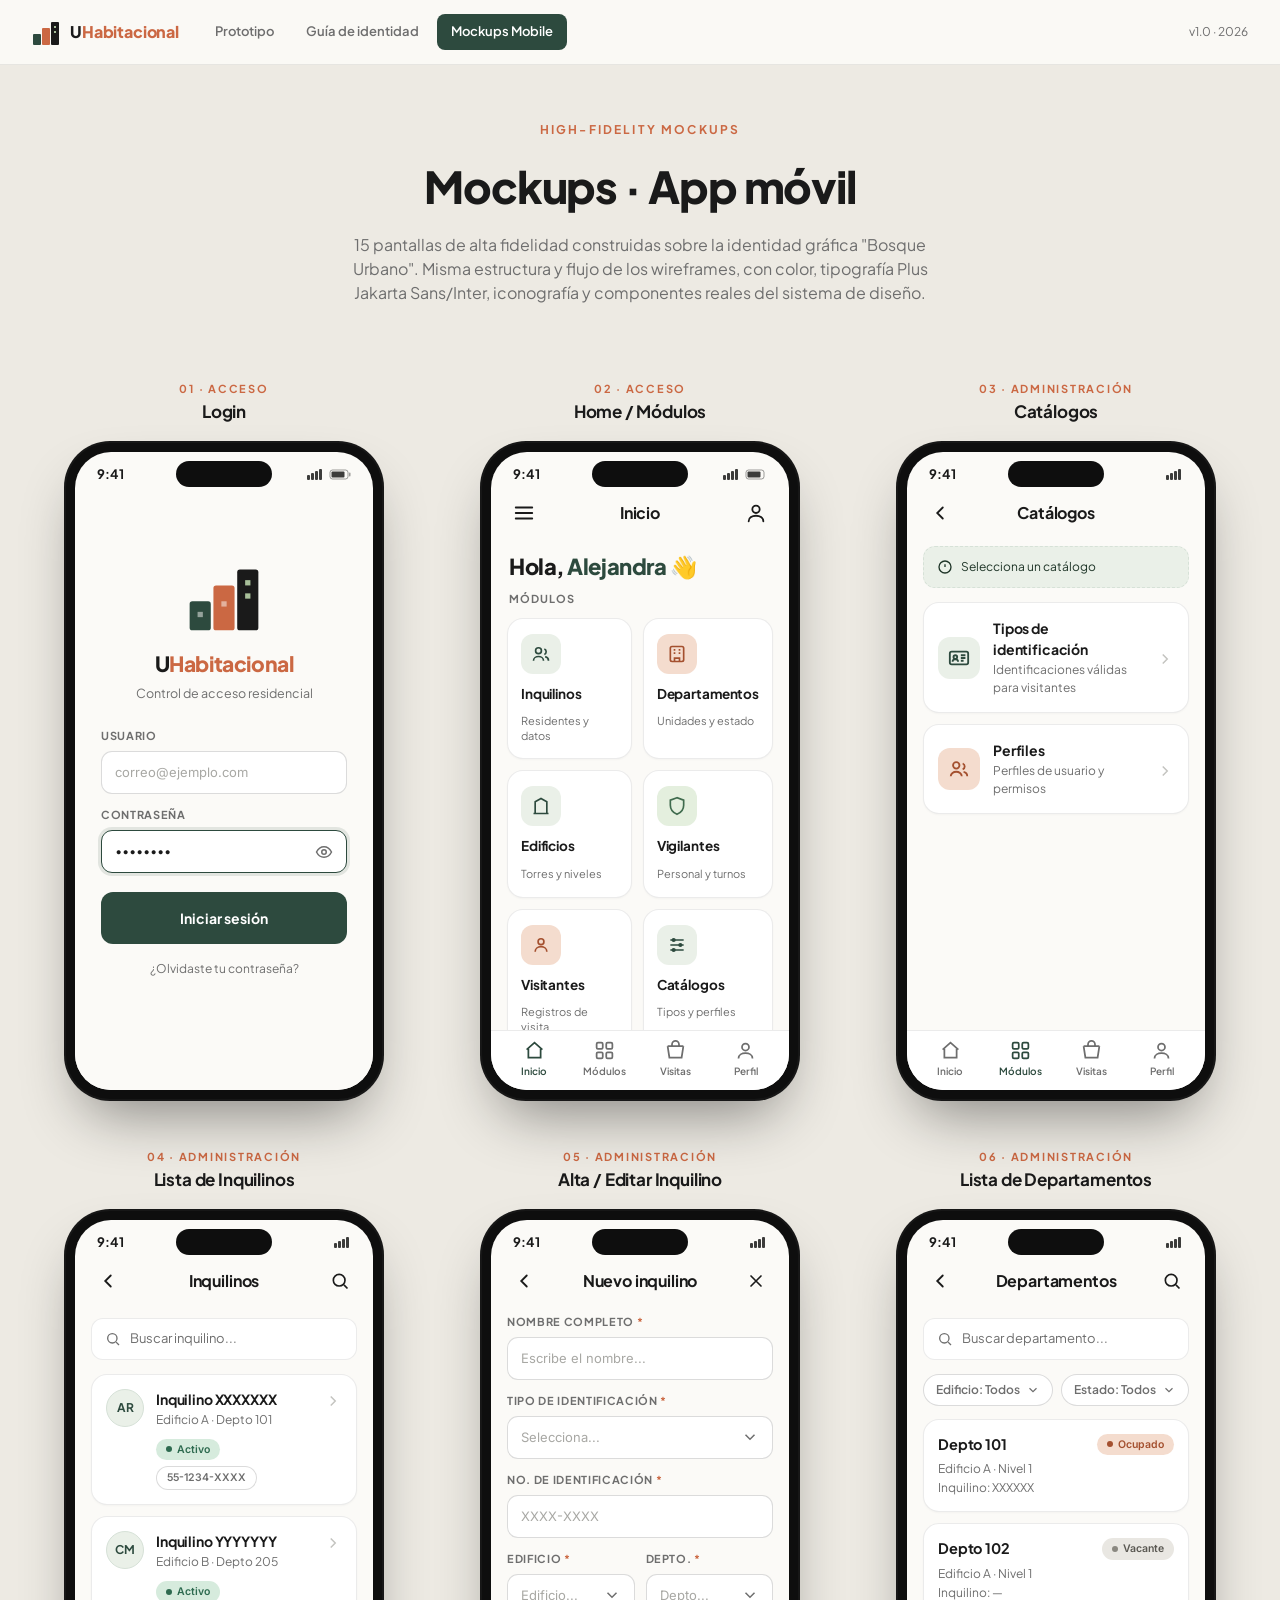
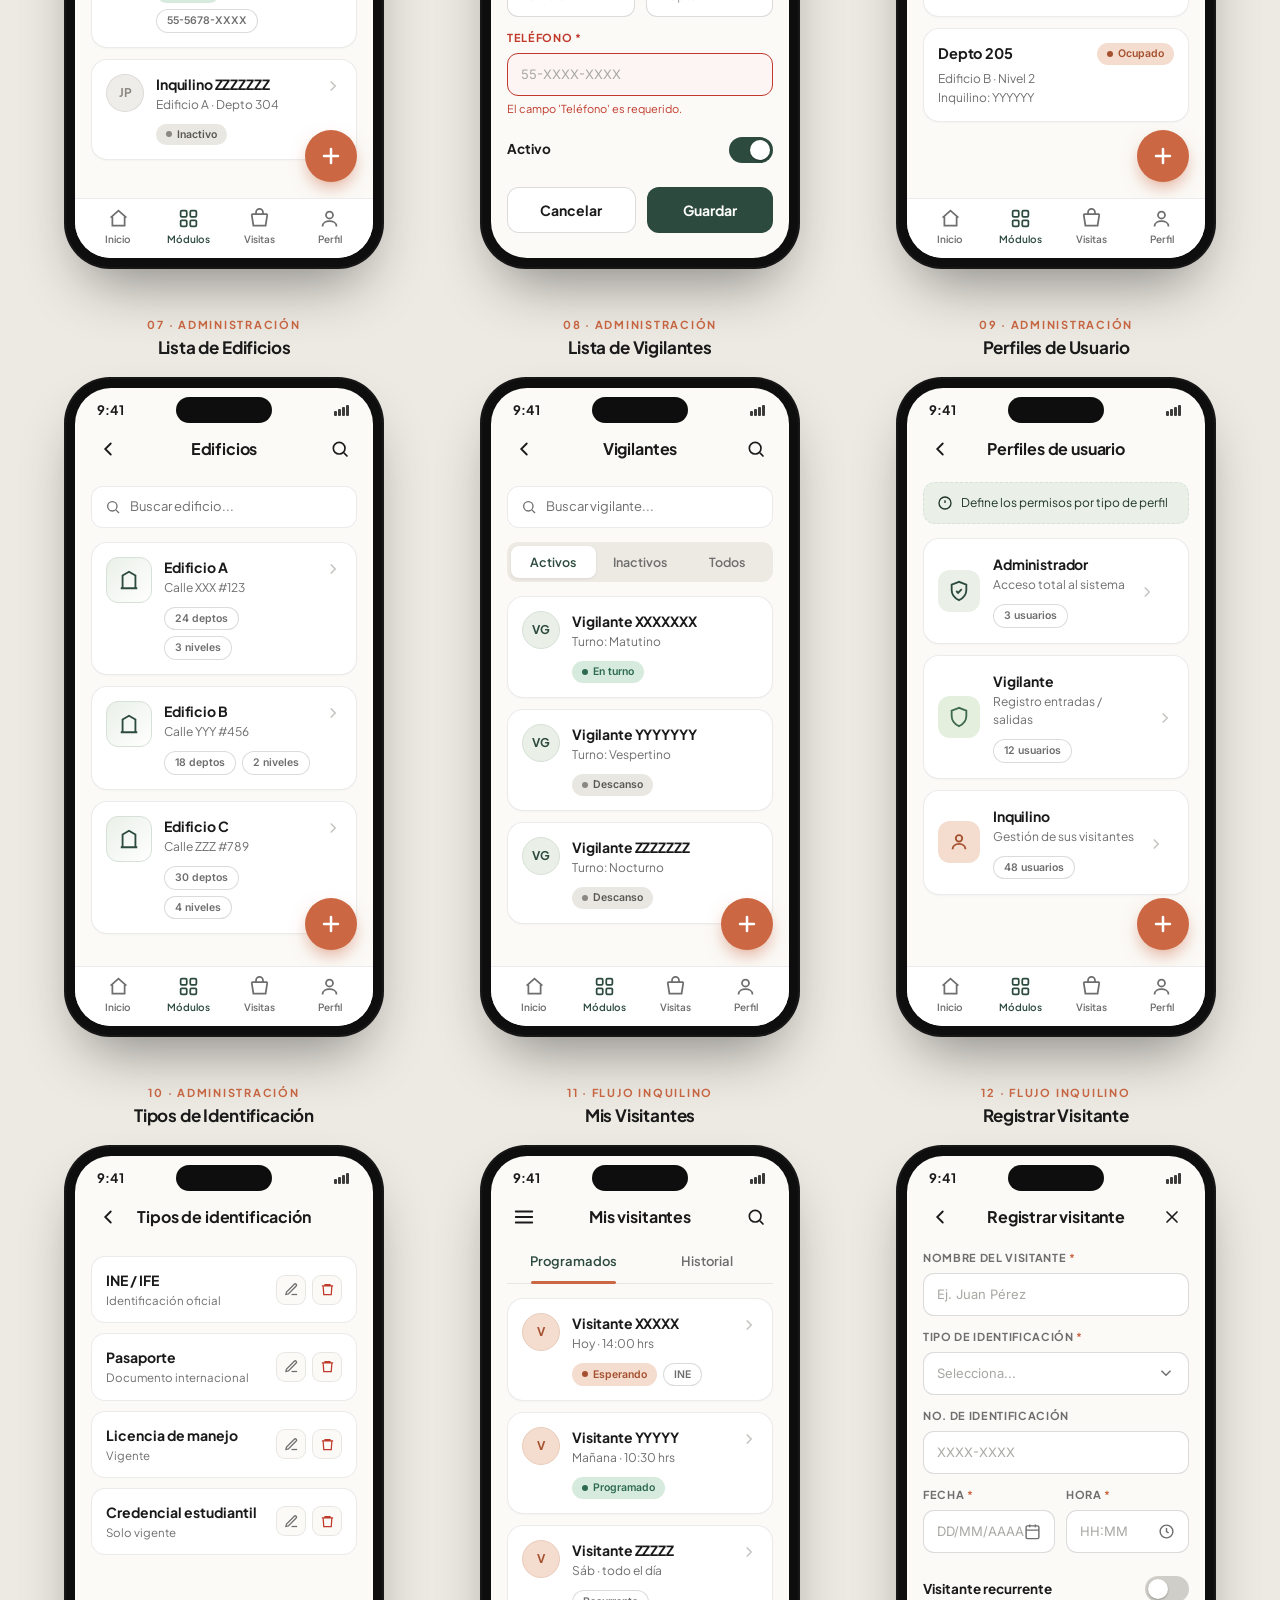
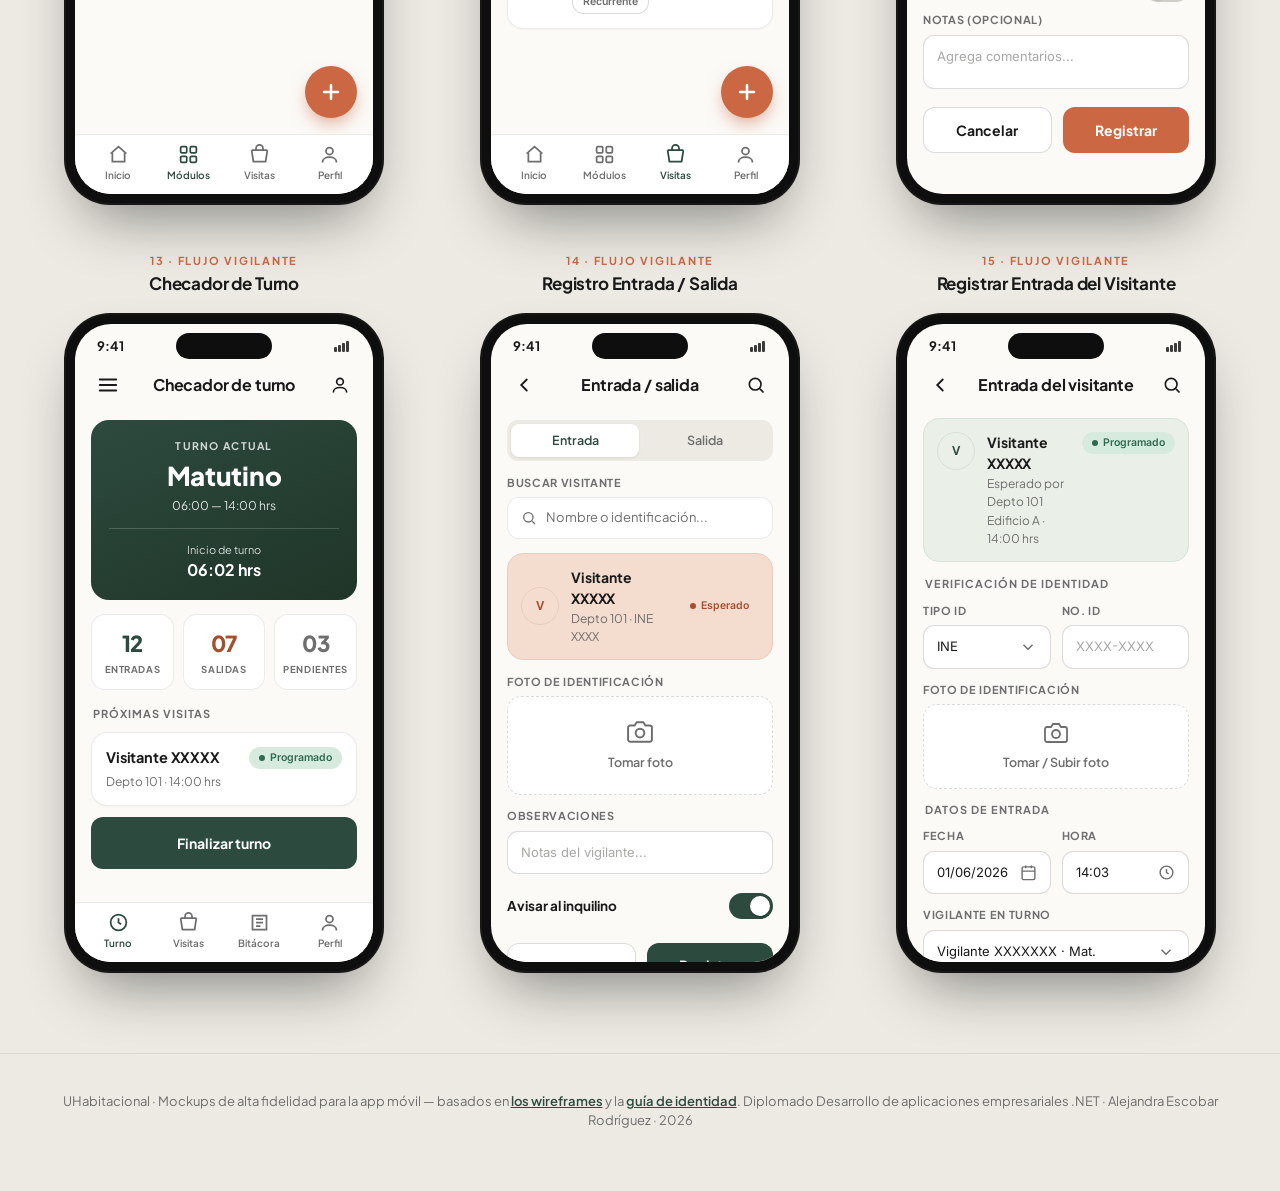
==== commit 4879bc99: "Adding new Catalogos page" ====
--- a/design/UHabitacional_Mockups_Mobile.html
+++ b/design/UHabitacional_Mockups_Mobile.html
@@ -253,7 +253,7 @@
 <header class="hero">
   <div class="eyebrow">High-Fidelity Mockups</div>
   <h1>Mockups · App móvil</h1>
-  <p>14 pantallas de alta fidelidad construidas sobre la identidad gráfica "Bosque Urbano". Misma estructura y flujo de los wireframes, con color, tipografía Plus Jakarta Sans/Inter, iconografía y componentes reales del sistema de diseño.</p>
+  <p>15 pantallas de alta fidelidad construidas sobre la identidad gráfica "Bosque Urbano". Misma estructura y flujo de los wireframes, con color, tipografía Plus Jakarta Sans/Inter, iconografía y componentes reales del sistema de diseño.</p>
 </header>
 
 <div class="container">
@@ -323,9 +323,34 @@
       </div></div>
     </div>
 
-    <!-- =================================================== 03 · LISTA INQUILINOS -->
-    <div class="screen-wrap">
-      <div class="screen-cap"><div class="num">03 · Administración</div><div class="name">Lista de Inquilinos</div></div>
+    <!-- =================================================== 03 · CATÁLOGOS -->
+    <div class="screen-wrap">
+      <div class="screen-cap"><div class="num">03 · Administración</div><div class="name">Catálogos</div></div>
+      <div class="phone"><div class="screen">
+        <div class="island"></div>
+        <div class="statusbar"><span>9:41</span><span class="ic"><svg width="17" height="11" viewBox="0 0 17 11"><rect x="0" y="6" width="3" height="5" rx="1" fill="#1A1A1A"/><rect x="4" y="4" width="3" height="7" rx="1" fill="#1A1A1A"/><rect x="8" y="2" width="3" height="9" rx="1" fill="#1A1A1A"/><rect x="12" y="0" width="3" height="11" rx="1" fill="#1A1A1A"/></svg></span></div>
+        <div class="appbar">
+          <button class="ico-btn"><svg width="22" height="22" viewBox="0 0 24 24" fill="none" stroke="currentColor" stroke-width="2" stroke-linecap="round"><path d="M15 18l-6-6 6-6"/></svg></button>
+          <div class="ttl">Catálogos</div>
+          <button class="ico-btn"></button>
+        </div>
+        <div class="appbody"><div class="scroll">
+          <div class="callout"><svg width="16" height="16" viewBox="0 0 24 24" fill="none" stroke="currentColor" stroke-width="2"><circle cx="12" cy="12" r="9"/><path d="M12 8v4M12 16h.01"/></svg>Selecciona un catálogo</div>
+          <div class="prow"><div class="pic" style="background:var(--primary-50);color:var(--primary)"><svg width="22" height="22" viewBox="0 0 24 24" fill="none" stroke="currentColor" stroke-width="2"><rect x="2" y="5" width="20" height="14" rx="2"/><circle cx="8" cy="11" r="2"/><path d="M5 16c0-1.5 1.3-2.5 3-2.5s3 1 3 2.5"/><path d="M14 9h5M14 12h5M14 15h3"/></svg></div><div class="grow"><div class="lname">Tipos de identificación</div><div class="lsub">Identificaciones válidas para visitantes</div></div><svg class="chev" width="18" height="18" viewBox="0 0 24 24" fill="none" stroke="currentColor" stroke-width="2"><path d="m9 6 6 6-6 6"/></svg></div>
+          <div class="prow"><div class="pic" style="background:var(--accent-100);color:var(--accent-700)"><svg width="22" height="22" viewBox="0 0 24 24" fill="none" stroke="currentColor" stroke-width="2"><circle cx="9" cy="8" r="3.5"/><path d="M3 20c0-3 3-5 6-5s6 2 6 5"/><path d="M16 6a3.5 3.5 0 0 1 0 6.5M21 20c0-2.5-1.8-4.3-4-4.8"/></svg></div><div class="grow"><div class="lname">Perfiles</div><div class="lsub">Perfiles de usuario y permisos</div></div><svg class="chev" width="18" height="18" viewBox="0 0 24 24" fill="none" stroke="currentColor" stroke-width="2"><path d="m9 6 6 6-6 6"/></svg></div>
+        </div></div>
+        <div class="bnav">
+          <div class="bi"><svg width="21" height="21" viewBox="0 0 24 24" fill="none" stroke="currentColor" stroke-width="2"><path d="M3 11 12 3l9 8"/><path d="M5 10v10h14V10"/></svg>Inicio</div>
+          <div class="bi on"><svg width="21" height="21" viewBox="0 0 24 24" fill="none" stroke="currentColor" stroke-width="2"><rect x="3" y="3" width="7" height="7" rx="1.5"/><rect x="14" y="3" width="7" height="7" rx="1.5"/><rect x="3" y="14" width="7" height="7" rx="1.5"/><rect x="14" y="14" width="7" height="7" rx="1.5"/></svg>Módulos</div>
+          <div class="bi"><svg width="21" height="21" viewBox="0 0 24 24" fill="none" stroke="currentColor" stroke-width="2"><path d="M3 7h18M3 7l2 13h14l2-13M8 7V5a4 4 0 0 1 8 0v2"/></svg>Visitas</div>
+          <div class="bi"><svg width="21" height="21" viewBox="0 0 24 24" fill="none" stroke="currentColor" stroke-width="2"><circle cx="12" cy="8" r="4"/><path d="M4 21c0-4 4-6 8-6s8 2 8 6"/></svg>Perfil</div>
+        </div>
+      </div></div>
+    </div>
+
+    <!-- =================================================== 04 · LISTA INQUILINOS -->
+    <div class="screen-wrap">
+      <div class="screen-cap"><div class="num">04 · Administración</div><div class="name">Lista de Inquilinos</div></div>
       <div class="phone"><div class="screen">
         <div class="island"></div>
         <div class="statusbar"><span>9:41</span><span class="ic"><svg width="17" height="11" viewBox="0 0 17 11"><rect x="0" y="6" width="3" height="5" rx="1" fill="#1A1A1A"/><rect x="4" y="4" width="3" height="7" rx="1" fill="#1A1A1A"/><rect x="8" y="2" width="3" height="9" rx="1" fill="#1A1A1A"/><rect x="12" y="0" width="3" height="11" rx="1" fill="#1A1A1A"/></svg></span></div>
@@ -352,7 +377,7 @@
 
     <!-- =================================================== 04 · ALTA INQUILINO -->
     <div class="screen-wrap">
-      <div class="screen-cap"><div class="num">04 · Administración</div><div class="name">Alta / Editar Inquilino</div></div>
+      <div class="screen-cap"><div class="num">05 · Administración</div><div class="name">Alta / Editar Inquilino</div></div>
       <div class="phone"><div class="screen">
         <div class="island"></div>
         <div class="statusbar"><span>9:41</span><span class="ic"><svg width="17" height="11" viewBox="0 0 17 11"><rect x="0" y="6" width="3" height="5" rx="1" fill="#1A1A1A"/><rect x="4" y="4" width="3" height="7" rx="1" fill="#1A1A1A"/><rect x="8" y="2" width="3" height="9" rx="1" fill="#1A1A1A"/><rect x="12" y="0" width="3" height="11" rx="1" fill="#1A1A1A"/></svg></span></div>
@@ -378,7 +403,7 @@
 
     <!-- =================================================== 05 · DEPARTAMENTOS -->
     <div class="screen-wrap">
-      <div class="screen-cap"><div class="num">05 · Administración</div><div class="name">Lista de Departamentos</div></div>
+      <div class="screen-cap"><div class="num">06 · Administración</div><div class="name">Lista de Departamentos</div></div>
       <div class="phone"><div class="screen">
         <div class="island"></div>
         <div class="statusbar"><span>9:41</span><span class="ic"><svg width="17" height="11" viewBox="0 0 17 11"><rect x="0" y="6" width="3" height="5" rx="1" fill="#1A1A1A"/><rect x="4" y="4" width="3" height="7" rx="1" fill="#1A1A1A"/><rect x="8" y="2" width="3" height="9" rx="1" fill="#1A1A1A"/><rect x="12" y="0" width="3" height="11" rx="1" fill="#1A1A1A"/></svg></span></div>
@@ -406,7 +431,7 @@
 
     <!-- =================================================== 06 · EDIFICIOS -->
     <div class="screen-wrap">
-      <div class="screen-cap"><div class="num">06 · Administración</div><div class="name">Lista de Edificios</div></div>
+      <div class="screen-cap"><div class="num">07 · Administración</div><div class="name">Lista de Edificios</div></div>
       <div class="phone"><div class="screen">
         <div class="island"></div>
         <div class="statusbar"><span>9:41</span><span class="ic"><svg width="17" height="11" viewBox="0 0 17 11"><rect x="0" y="6" width="3" height="5" rx="1" fill="#1A1A1A"/><rect x="4" y="4" width="3" height="7" rx="1" fill="#1A1A1A"/><rect x="8" y="2" width="3" height="9" rx="1" fill="#1A1A1A"/><rect x="12" y="0" width="3" height="11" rx="1" fill="#1A1A1A"/></svg></span></div>
@@ -433,7 +458,7 @@
 
     <!-- =================================================== 07 · VIGILANTES -->
     <div class="screen-wrap">
-      <div class="screen-cap"><div class="num">07 · Administración</div><div class="name">Lista de Vigilantes</div></div>
+      <div class="screen-cap"><div class="num">08 · Administración</div><div class="name">Lista de Vigilantes</div></div>
       <div class="phone"><div class="screen">
         <div class="island"></div>
         <div class="statusbar"><span>9:41</span><span class="ic"><svg width="17" height="11" viewBox="0 0 17 11"><rect x="0" y="6" width="3" height="5" rx="1" fill="#1A1A1A"/><rect x="4" y="4" width="3" height="7" rx="1" fill="#1A1A1A"/><rect x="8" y="2" width="3" height="9" rx="1" fill="#1A1A1A"/><rect x="12" y="0" width="3" height="11" rx="1" fill="#1A1A1A"/></svg></span></div>
@@ -459,9 +484,9 @@
       </div></div>
     </div>
 
-    <!-- =================================================== 08 · PERFILES -->
-    <div class="screen-wrap">
-      <div class="screen-cap"><div class="num">08 · Administración</div><div class="name">Perfiles de Usuario</div></div>
+    <!-- =================================================== 09 · PERFILES -->
+    <div class="screen-wrap">
+      <div class="screen-cap"><div class="num">09 · Administración</div><div class="name">Perfiles de Usuario</div></div>
       <div class="phone"><div class="screen">
         <div class="island"></div>
         <div class="statusbar"><span>9:41</span><span class="ic"><svg width="17" height="11" viewBox="0 0 17 11"><rect x="0" y="6" width="3" height="5" rx="1" fill="#1A1A1A"/><rect x="4" y="4" width="3" height="7" rx="1" fill="#1A1A1A"/><rect x="8" y="2" width="3" height="9" rx="1" fill="#1A1A1A"/><rect x="12" y="0" width="3" height="11" rx="1" fill="#1A1A1A"/></svg></span></div>
@@ -486,9 +511,9 @@
       </div></div>
     </div>
 
-    <!-- =================================================== 09 · TIPOS DE IDENTIFICACIÓN -->
-    <div class="screen-wrap">
-      <div class="screen-cap"><div class="num">09 · Administración</div><div class="name">Tipos de Identificación</div></div>
+    <!-- =================================================== 10 · TIPOS DE IDENTIFICACIÓN -->
+    <div class="screen-wrap">
+      <div class="screen-cap"><div class="num">10 · Administración</div><div class="name">Tipos de Identificación</div></div>
       <div class="phone"><div class="screen">
         <div class="island"></div>
         <div class="statusbar"><span>9:41</span><span class="ic"><svg width="17" height="11" viewBox="0 0 17 11"><rect x="0" y="6" width="3" height="5" rx="1" fill="#1A1A1A"/><rect x="4" y="4" width="3" height="7" rx="1" fill="#1A1A1A"/><rect x="8" y="2" width="3" height="9" rx="1" fill="#1A1A1A"/><rect x="12" y="0" width="3" height="11" rx="1" fill="#1A1A1A"/></svg></span></div>
@@ -515,7 +540,7 @@
 
     <!-- =================================================== 10 · MIS VISITANTES -->
     <div class="screen-wrap">
-      <div class="screen-cap"><div class="num">10 · Flujo Inquilino</div><div class="name">Mis Visitantes</div></div>
+      <div class="screen-cap"><div class="num">11 · Flujo Inquilino</div><div class="name">Mis Visitantes</div></div>
       <div class="phone"><div class="screen">
         <div class="island"></div>
         <div class="statusbar"><span>9:41</span><span class="ic"><svg width="17" height="11" viewBox="0 0 17 11"><rect x="0" y="6" width="3" height="5" rx="1" fill="#1A1A1A"/><rect x="4" y="4" width="3" height="7" rx="1" fill="#1A1A1A"/><rect x="8" y="2" width="3" height="9" rx="1" fill="#1A1A1A"/><rect x="12" y="0" width="3" height="11" rx="1" fill="#1A1A1A"/></svg></span></div>
@@ -542,7 +567,7 @@
 
     <!-- =================================================== 11 · REGISTRAR VISITANTE -->
     <div class="screen-wrap">
-      <div class="screen-cap"><div class="num">11 · Flujo Inquilino</div><div class="name">Registrar Visitante</div></div>
+      <div class="screen-cap"><div class="num">12 · Flujo Inquilino</div><div class="name">Registrar Visitante</div></div>
       <div class="phone"><div class="screen">
         <div class="island"></div>
         <div class="statusbar"><span>9:41</span><span class="ic"><svg width="17" height="11" viewBox="0 0 17 11"><rect x="0" y="6" width="3" height="5" rx="1" fill="#1A1A1A"/><rect x="4" y="4" width="3" height="7" rx="1" fill="#1A1A1A"/><rect x="8" y="2" width="3" height="9" rx="1" fill="#1A1A1A"/><rect x="12" y="0" width="3" height="11" rx="1" fill="#1A1A1A"/></svg></span></div>
@@ -568,7 +593,7 @@
 
     <!-- =================================================== 12 · CHECADOR DE TURNO -->
     <div class="screen-wrap">
-      <div class="screen-cap"><div class="num">12 · Flujo Vigilante</div><div class="name">Checador de Turno</div></div>
+      <div class="screen-cap"><div class="num">13 · Flujo Vigilante</div><div class="name">Checador de Turno</div></div>
       <div class="phone"><div class="screen">
         <div class="island"></div>
         <div class="statusbar"><span>9:41</span><span class="ic"><svg width="17" height="11" viewBox="0 0 17 11"><rect x="0" y="6" width="3" height="5" rx="1" fill="#1A1A1A"/><rect x="4" y="4" width="3" height="7" rx="1" fill="#1A1A1A"/><rect x="8" y="2" width="3" height="9" rx="1" fill="#1A1A1A"/><rect x="12" y="0" width="3" height="11" rx="1" fill="#1A1A1A"/></svg></span></div>
@@ -606,7 +631,7 @@
 
     <!-- =================================================== 13 · ENTRADA / SALIDA -->
     <div class="screen-wrap">
-      <div class="screen-cap"><div class="num">13 · Flujo Vigilante</div><div class="name">Registro Entrada / Salida</div></div>
+      <div class="screen-cap"><div class="num">14 · Flujo Vigilante</div><div class="name">Registro Entrada / Salida</div></div>
       <div class="phone"><div class="screen">
         <div class="island"></div>
         <div class="statusbar"><span>9:41</span><span class="ic"><svg width="17" height="11" viewBox="0 0 17 11"><rect x="0" y="6" width="3" height="5" rx="1" fill="#1A1A1A"/><rect x="4" y="4" width="3" height="7" rx="1" fill="#1A1A1A"/><rect x="8" y="2" width="3" height="9" rx="1" fill="#1A1A1A"/><rect x="12" y="0" width="3" height="11" rx="1" fill="#1A1A1A"/></svg></span></div>
@@ -630,7 +655,7 @@
 
     <!-- =================================================== 14 · ENTRADA DEL VISITANTE -->
     <div class="screen-wrap">
-      <div class="screen-cap"><div class="num">14 · Flujo Vigilante</div><div class="name">Registrar Entrada del Visitante</div></div>
+      <div class="screen-cap"><div class="num">15 · Flujo Vigilante</div><div class="name">Registrar Entrada del Visitante</div></div>
       <div class="phone"><div class="screen">
         <div class="island"></div>
         <div class="statusbar"><span>9:41</span><span class="ic"><svg width="17" height="11" viewBox="0 0 17 11"><rect x="0" y="6" width="3" height="5" rx="1" fill="#1A1A1A"/><rect x="4" y="4" width="3" height="7" rx="1" fill="#1A1A1A"/><rect x="8" y="2" width="3" height="9" rx="1" fill="#1A1A1A"/><rect x="12" y="0" width="3" height="11" rx="1" fill="#1A1A1A"/></svg></span></div>
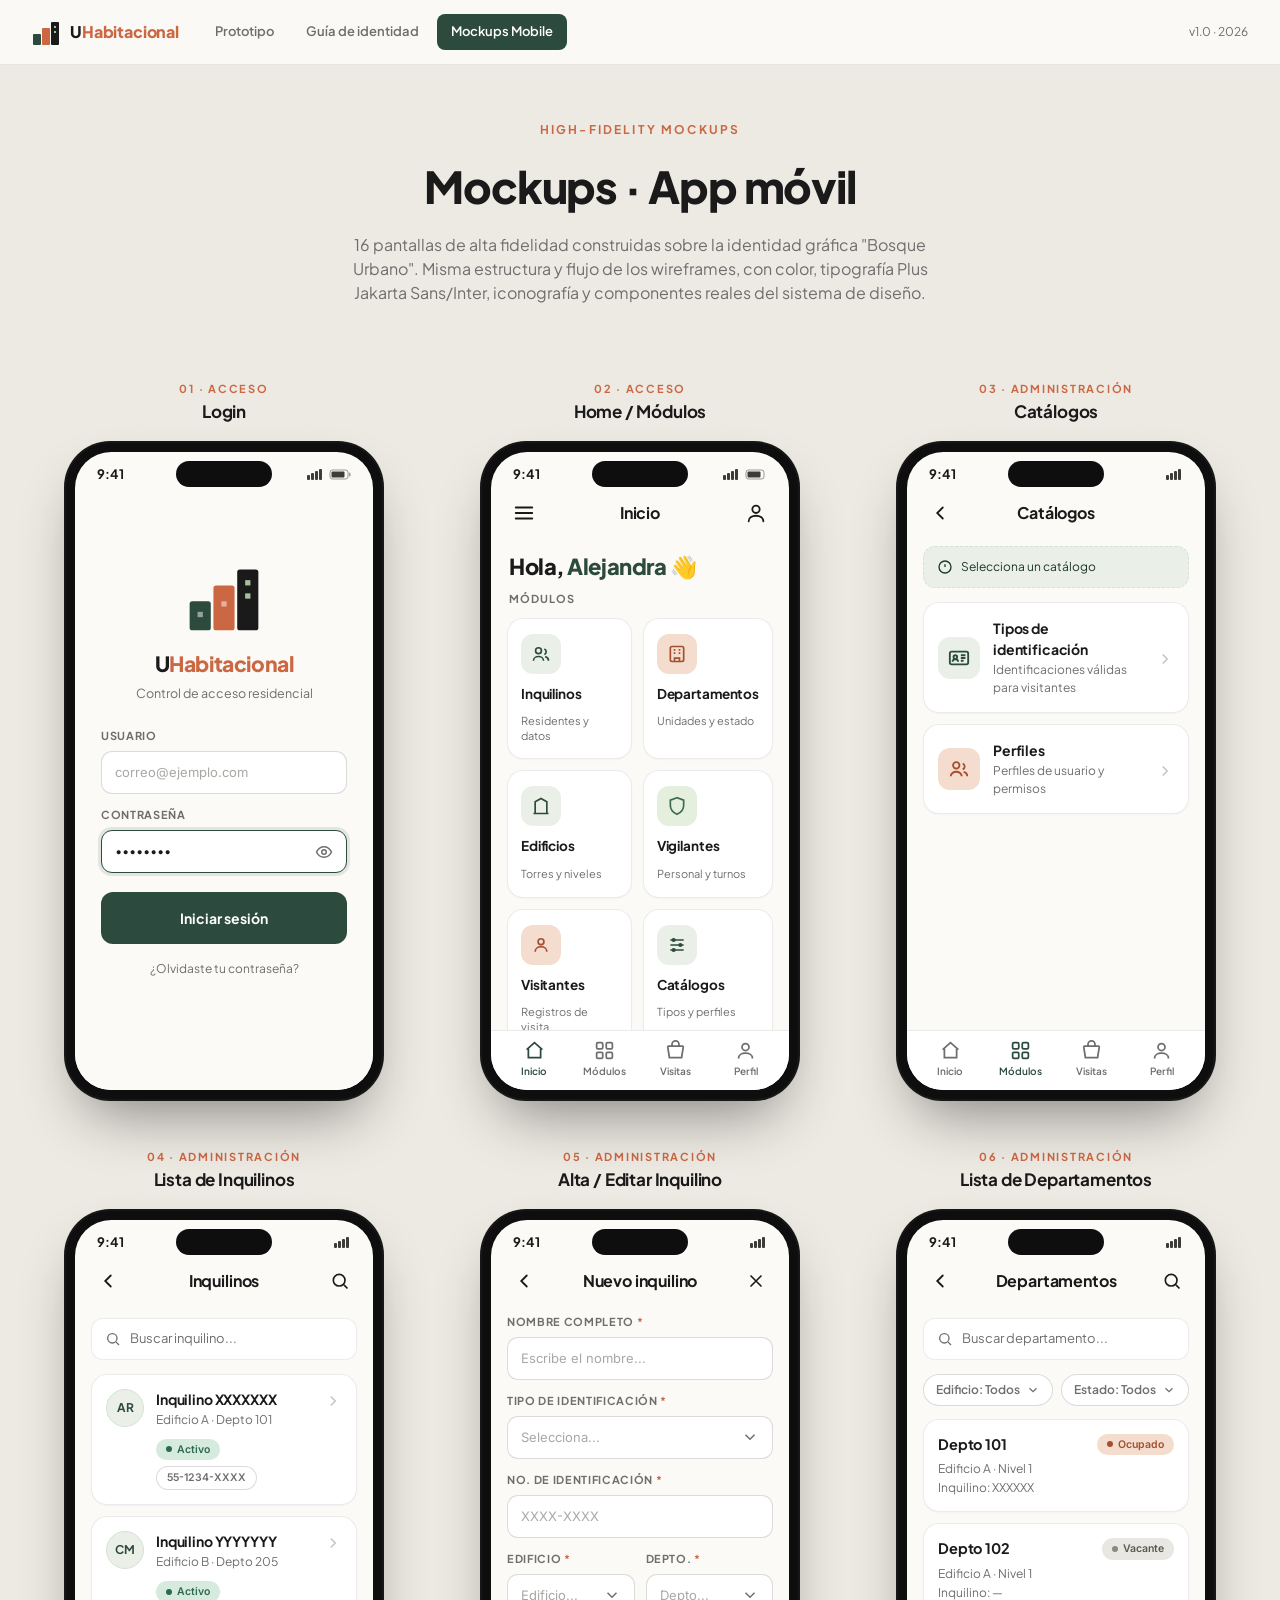
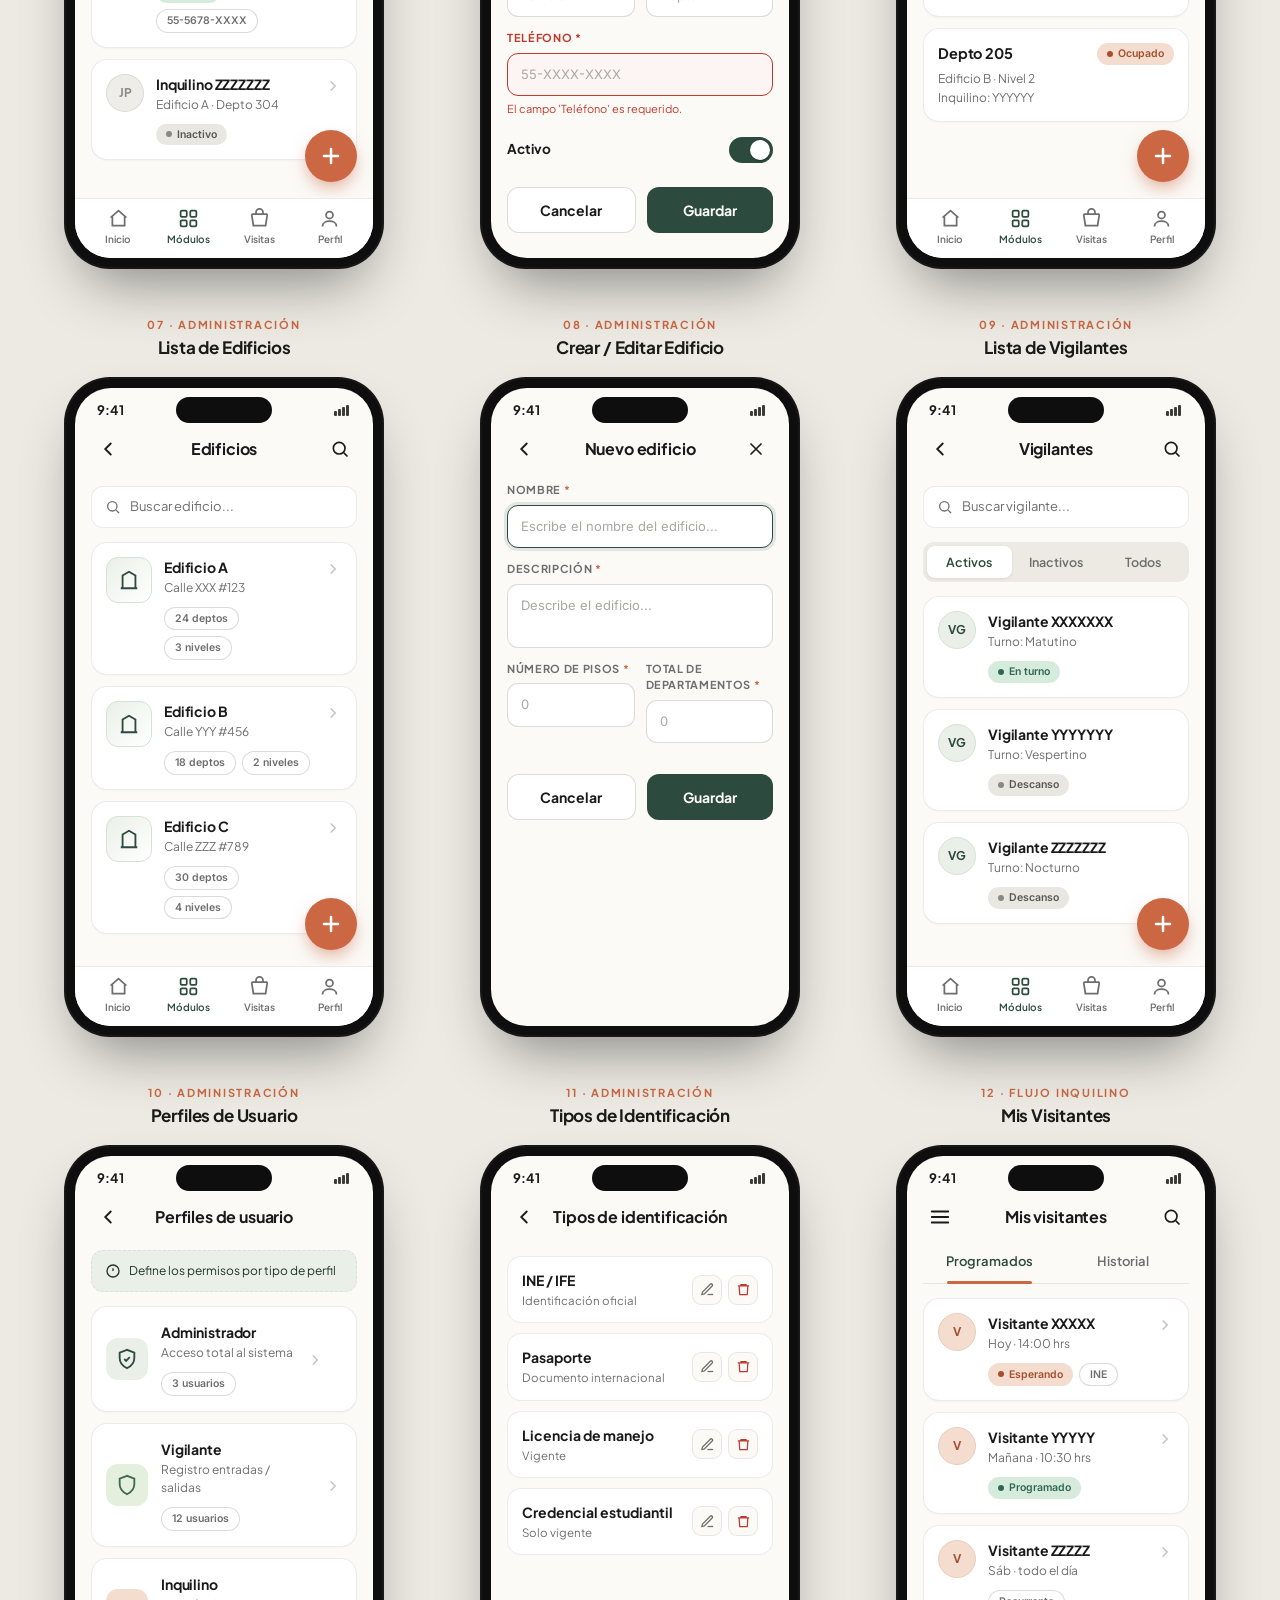
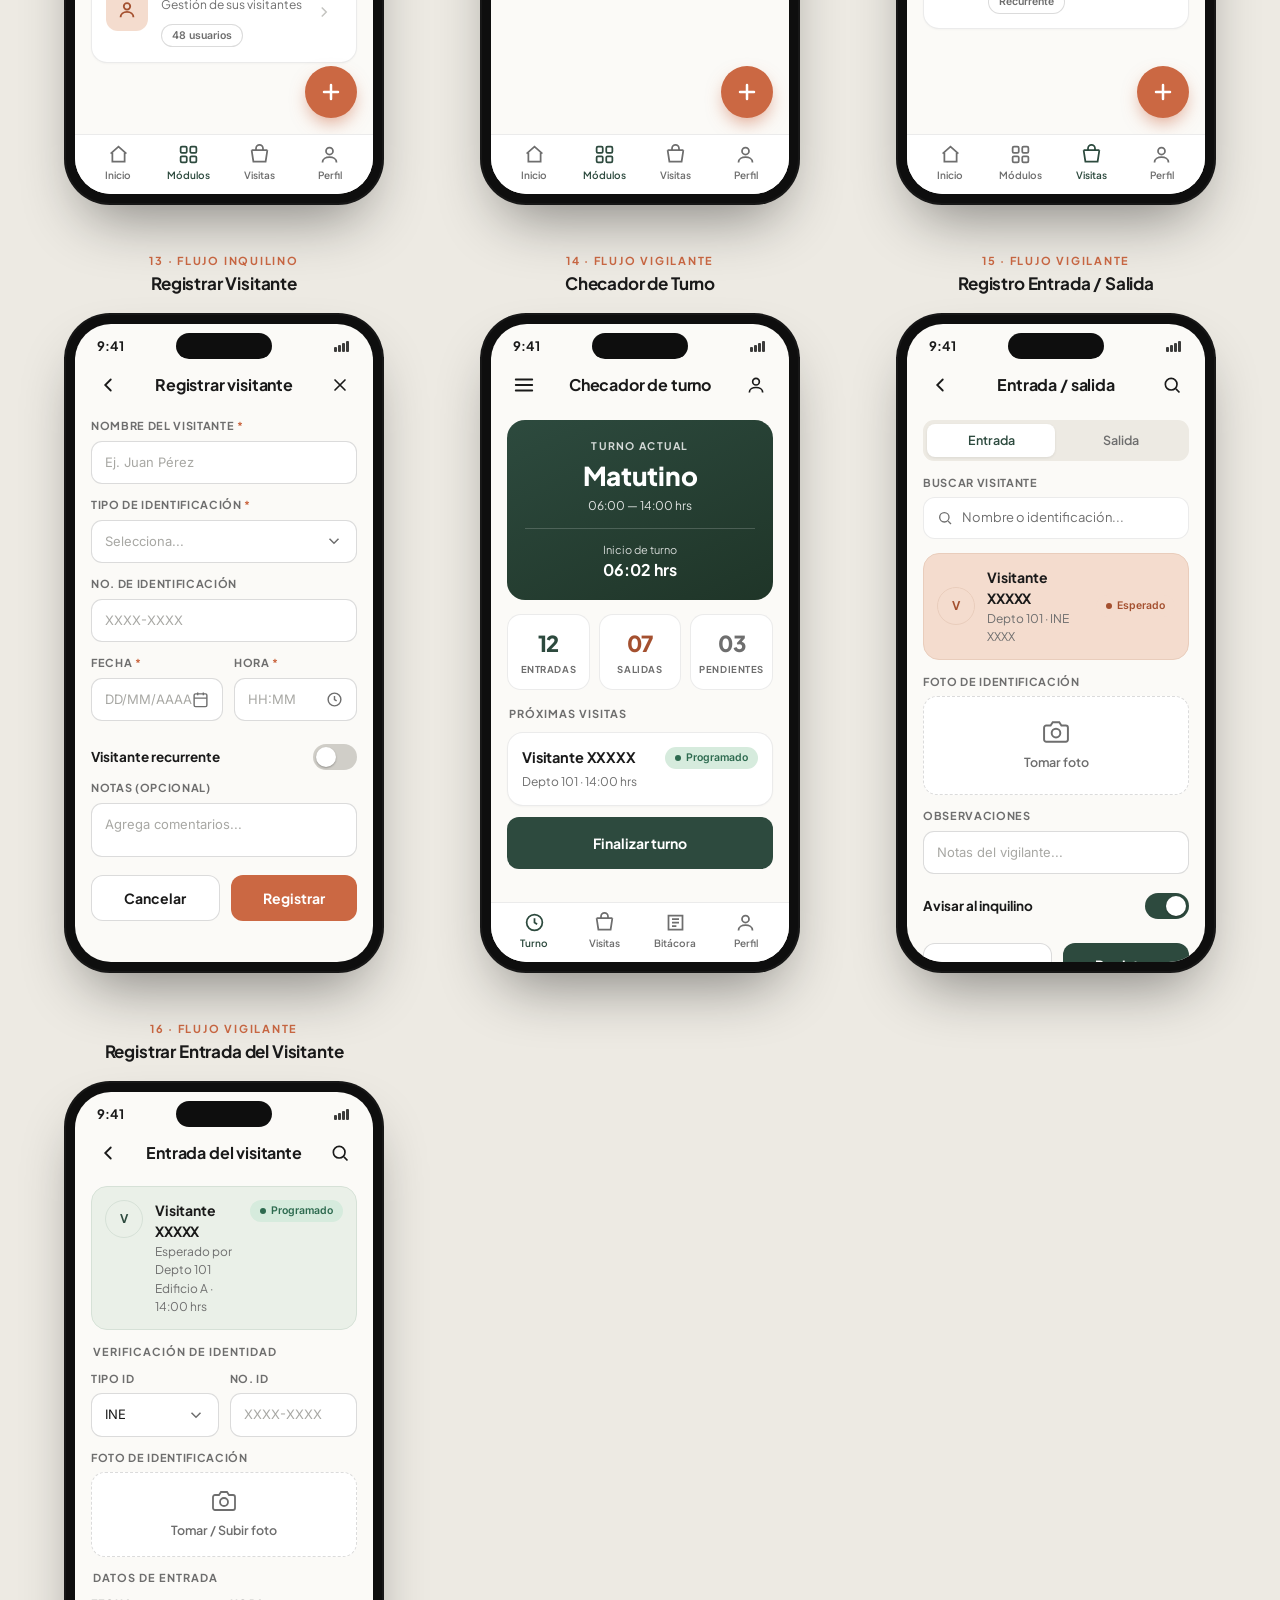
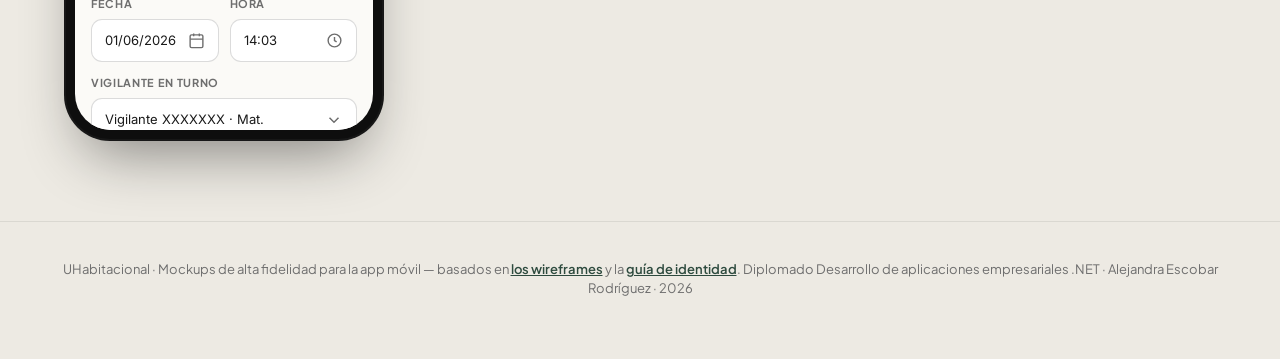
==== commit 44736de7: "Update to add Edificios add/edit page into WF and Mockups" ====
--- a/design/UHabitacional_Mockups_Mobile.html
+++ b/design/UHabitacional_Mockups_Mobile.html
@@ -253,7 +253,7 @@
 <header class="hero">
   <div class="eyebrow">High-Fidelity Mockups</div>
   <h1>Mockups · App móvil</h1>
-  <p>15 pantallas de alta fidelidad construidas sobre la identidad gráfica "Bosque Urbano". Misma estructura y flujo de los wireframes, con color, tipografía Plus Jakarta Sans/Inter, iconografía y componentes reales del sistema de diseño.</p>
+  <p>16 pantallas de alta fidelidad construidas sobre la identidad gráfica "Bosque Urbano". Misma estructura y flujo de los wireframes, con color, tipografía Plus Jakarta Sans/Inter, iconografía y componentes reales del sistema de diseño.</p>
 </header>
 
 <div class="container">
@@ -456,9 +456,32 @@
       </div></div>
     </div>
 
-    <!-- =================================================== 07 · VIGILANTES -->
-    <div class="screen-wrap">
-      <div class="screen-cap"><div class="num">08 · Administración</div><div class="name">Lista de Vigilantes</div></div>
+    <!-- =================================================== 08 · CREAR / EDITAR EDIFICIO -->
+    <div class="screen-wrap">
+      <div class="screen-cap"><div class="num">08 · Administración</div><div class="name">Crear / Editar Edificio</div></div>
+      <div class="phone"><div class="screen">
+        <div class="island"></div>
+        <div class="statusbar"><span>9:41</span><span class="ic"><svg width="17" height="11" viewBox="0 0 17 11"><rect x="0" y="6" width="3" height="5" rx="1" fill="#1A1A1A"/><rect x="4" y="4" width="3" height="7" rx="1" fill="#1A1A1A"/><rect x="8" y="2" width="3" height="9" rx="1" fill="#1A1A1A"/><rect x="12" y="0" width="3" height="11" rx="1" fill="#1A1A1A"/></svg></span></div>
+        <div class="appbar">
+          <button class="ico-btn"><svg width="22" height="22" viewBox="0 0 24 24" fill="none" stroke="currentColor" stroke-width="2" stroke-linecap="round"><path d="M15 18l-6-6 6-6"/></svg></button>
+          <div class="ttl">Nuevo edificio</div>
+          <button class="ico-btn"><svg width="20" height="20" viewBox="0 0 24 24" fill="none" stroke="currentColor" stroke-width="2" stroke-linecap="round"><path d="M18 6 6 18M6 6l12 12"/></svg></button>
+        </div>
+        <div class="appbody"><div class="scroll">
+          <div class="field"><span class="flabel req">Nombre</span><div class="input ph focus">Escribe el nombre del edificio...</div></div>
+          <div class="field"><span class="flabel req">Descripción</span><div class="input ph" style="min-height:64px;align-items:flex-start;padding-top:11px">Describe el edificio...</div></div>
+          <div class="two">
+            <div class="field"><span class="flabel req">Número de pisos</span><div class="input ph">0</div></div>
+            <div class="field"><span class="flabel req">Total de departamentos</span><div class="input ph">0</div></div>
+          </div>
+          <div class="formActions"><button class="btn btn-ghost">Cancelar</button><button class="btn btn-primary">Guardar</button></div>
+        </div></div>
+      </div></div>
+    </div>
+
+    <!-- =================================================== 09 · VIGILANTES -->
+    <div class="screen-wrap">
+      <div class="screen-cap"><div class="num">09 · Administración</div><div class="name">Lista de Vigilantes</div></div>
       <div class="phone"><div class="screen">
         <div class="island"></div>
         <div class="statusbar"><span>9:41</span><span class="ic"><svg width="17" height="11" viewBox="0 0 17 11"><rect x="0" y="6" width="3" height="5" rx="1" fill="#1A1A1A"/><rect x="4" y="4" width="3" height="7" rx="1" fill="#1A1A1A"/><rect x="8" y="2" width="3" height="9" rx="1" fill="#1A1A1A"/><rect x="12" y="0" width="3" height="11" rx="1" fill="#1A1A1A"/></svg></span></div>
@@ -486,7 +509,7 @@
 
     <!-- =================================================== 09 · PERFILES -->
     <div class="screen-wrap">
-      <div class="screen-cap"><div class="num">09 · Administración</div><div class="name">Perfiles de Usuario</div></div>
+      <div class="screen-cap"><div class="num">10 · Administración</div><div class="name">Perfiles de Usuario</div></div>
       <div class="phone"><div class="screen">
         <div class="island"></div>
         <div class="statusbar"><span>9:41</span><span class="ic"><svg width="17" height="11" viewBox="0 0 17 11"><rect x="0" y="6" width="3" height="5" rx="1" fill="#1A1A1A"/><rect x="4" y="4" width="3" height="7" rx="1" fill="#1A1A1A"/><rect x="8" y="2" width="3" height="9" rx="1" fill="#1A1A1A"/><rect x="12" y="0" width="3" height="11" rx="1" fill="#1A1A1A"/></svg></span></div>
@@ -513,7 +536,7 @@
 
     <!-- =================================================== 10 · TIPOS DE IDENTIFICACIÓN -->
     <div class="screen-wrap">
-      <div class="screen-cap"><div class="num">10 · Administración</div><div class="name">Tipos de Identificación</div></div>
+      <div class="screen-cap"><div class="num">11 · Administración</div><div class="name">Tipos de Identificación</div></div>
       <div class="phone"><div class="screen">
         <div class="island"></div>
         <div class="statusbar"><span>9:41</span><span class="ic"><svg width="17" height="11" viewBox="0 0 17 11"><rect x="0" y="6" width="3" height="5" rx="1" fill="#1A1A1A"/><rect x="4" y="4" width="3" height="7" rx="1" fill="#1A1A1A"/><rect x="8" y="2" width="3" height="9" rx="1" fill="#1A1A1A"/><rect x="12" y="0" width="3" height="11" rx="1" fill="#1A1A1A"/></svg></span></div>
@@ -540,7 +563,7 @@
 
     <!-- =================================================== 10 · MIS VISITANTES -->
     <div class="screen-wrap">
-      <div class="screen-cap"><div class="num">11 · Flujo Inquilino</div><div class="name">Mis Visitantes</div></div>
+      <div class="screen-cap"><div class="num">12 · Flujo Inquilino</div><div class="name">Mis Visitantes</div></div>
       <div class="phone"><div class="screen">
         <div class="island"></div>
         <div class="statusbar"><span>9:41</span><span class="ic"><svg width="17" height="11" viewBox="0 0 17 11"><rect x="0" y="6" width="3" height="5" rx="1" fill="#1A1A1A"/><rect x="4" y="4" width="3" height="7" rx="1" fill="#1A1A1A"/><rect x="8" y="2" width="3" height="9" rx="1" fill="#1A1A1A"/><rect x="12" y="0" width="3" height="11" rx="1" fill="#1A1A1A"/></svg></span></div>
@@ -567,7 +590,7 @@
 
     <!-- =================================================== 11 · REGISTRAR VISITANTE -->
     <div class="screen-wrap">
-      <div class="screen-cap"><div class="num">12 · Flujo Inquilino</div><div class="name">Registrar Visitante</div></div>
+      <div class="screen-cap"><div class="num">13 · Flujo Inquilino</div><div class="name">Registrar Visitante</div></div>
       <div class="phone"><div class="screen">
         <div class="island"></div>
         <div class="statusbar"><span>9:41</span><span class="ic"><svg width="17" height="11" viewBox="0 0 17 11"><rect x="0" y="6" width="3" height="5" rx="1" fill="#1A1A1A"/><rect x="4" y="4" width="3" height="7" rx="1" fill="#1A1A1A"/><rect x="8" y="2" width="3" height="9" rx="1" fill="#1A1A1A"/><rect x="12" y="0" width="3" height="11" rx="1" fill="#1A1A1A"/></svg></span></div>
@@ -593,7 +616,7 @@
 
     <!-- =================================================== 12 · CHECADOR DE TURNO -->
     <div class="screen-wrap">
-      <div class="screen-cap"><div class="num">13 · Flujo Vigilante</div><div class="name">Checador de Turno</div></div>
+      <div class="screen-cap"><div class="num">14 · Flujo Vigilante</div><div class="name">Checador de Turno</div></div>
       <div class="phone"><div class="screen">
         <div class="island"></div>
         <div class="statusbar"><span>9:41</span><span class="ic"><svg width="17" height="11" viewBox="0 0 17 11"><rect x="0" y="6" width="3" height="5" rx="1" fill="#1A1A1A"/><rect x="4" y="4" width="3" height="7" rx="1" fill="#1A1A1A"/><rect x="8" y="2" width="3" height="9" rx="1" fill="#1A1A1A"/><rect x="12" y="0" width="3" height="11" rx="1" fill="#1A1A1A"/></svg></span></div>
@@ -631,7 +654,7 @@
 
     <!-- =================================================== 13 · ENTRADA / SALIDA -->
     <div class="screen-wrap">
-      <div class="screen-cap"><div class="num">14 · Flujo Vigilante</div><div class="name">Registro Entrada / Salida</div></div>
+      <div class="screen-cap"><div class="num">15 · Flujo Vigilante</div><div class="name">Registro Entrada / Salida</div></div>
       <div class="phone"><div class="screen">
         <div class="island"></div>
         <div class="statusbar"><span>9:41</span><span class="ic"><svg width="17" height="11" viewBox="0 0 17 11"><rect x="0" y="6" width="3" height="5" rx="1" fill="#1A1A1A"/><rect x="4" y="4" width="3" height="7" rx="1" fill="#1A1A1A"/><rect x="8" y="2" width="3" height="9" rx="1" fill="#1A1A1A"/><rect x="12" y="0" width="3" height="11" rx="1" fill="#1A1A1A"/></svg></span></div>
@@ -655,7 +678,7 @@
 
     <!-- =================================================== 14 · ENTRADA DEL VISITANTE -->
     <div class="screen-wrap">
-      <div class="screen-cap"><div class="num">15 · Flujo Vigilante</div><div class="name">Registrar Entrada del Visitante</div></div>
+      <div class="screen-cap"><div class="num">16 · Flujo Vigilante</div><div class="name">Registrar Entrada del Visitante</div></div>
       <div class="phone"><div class="screen">
         <div class="island"></div>
         <div class="statusbar"><span>9:41</span><span class="ic"><svg width="17" height="11" viewBox="0 0 17 11"><rect x="0" y="6" width="3" height="5" rx="1" fill="#1A1A1A"/><rect x="4" y="4" width="3" height="7" rx="1" fill="#1A1A1A"/><rect x="8" y="2" width="3" height="9" rx="1" fill="#1A1A1A"/><rect x="12" y="0" width="3" height="11" rx="1" fill="#1A1A1A"/></svg></span></div>
